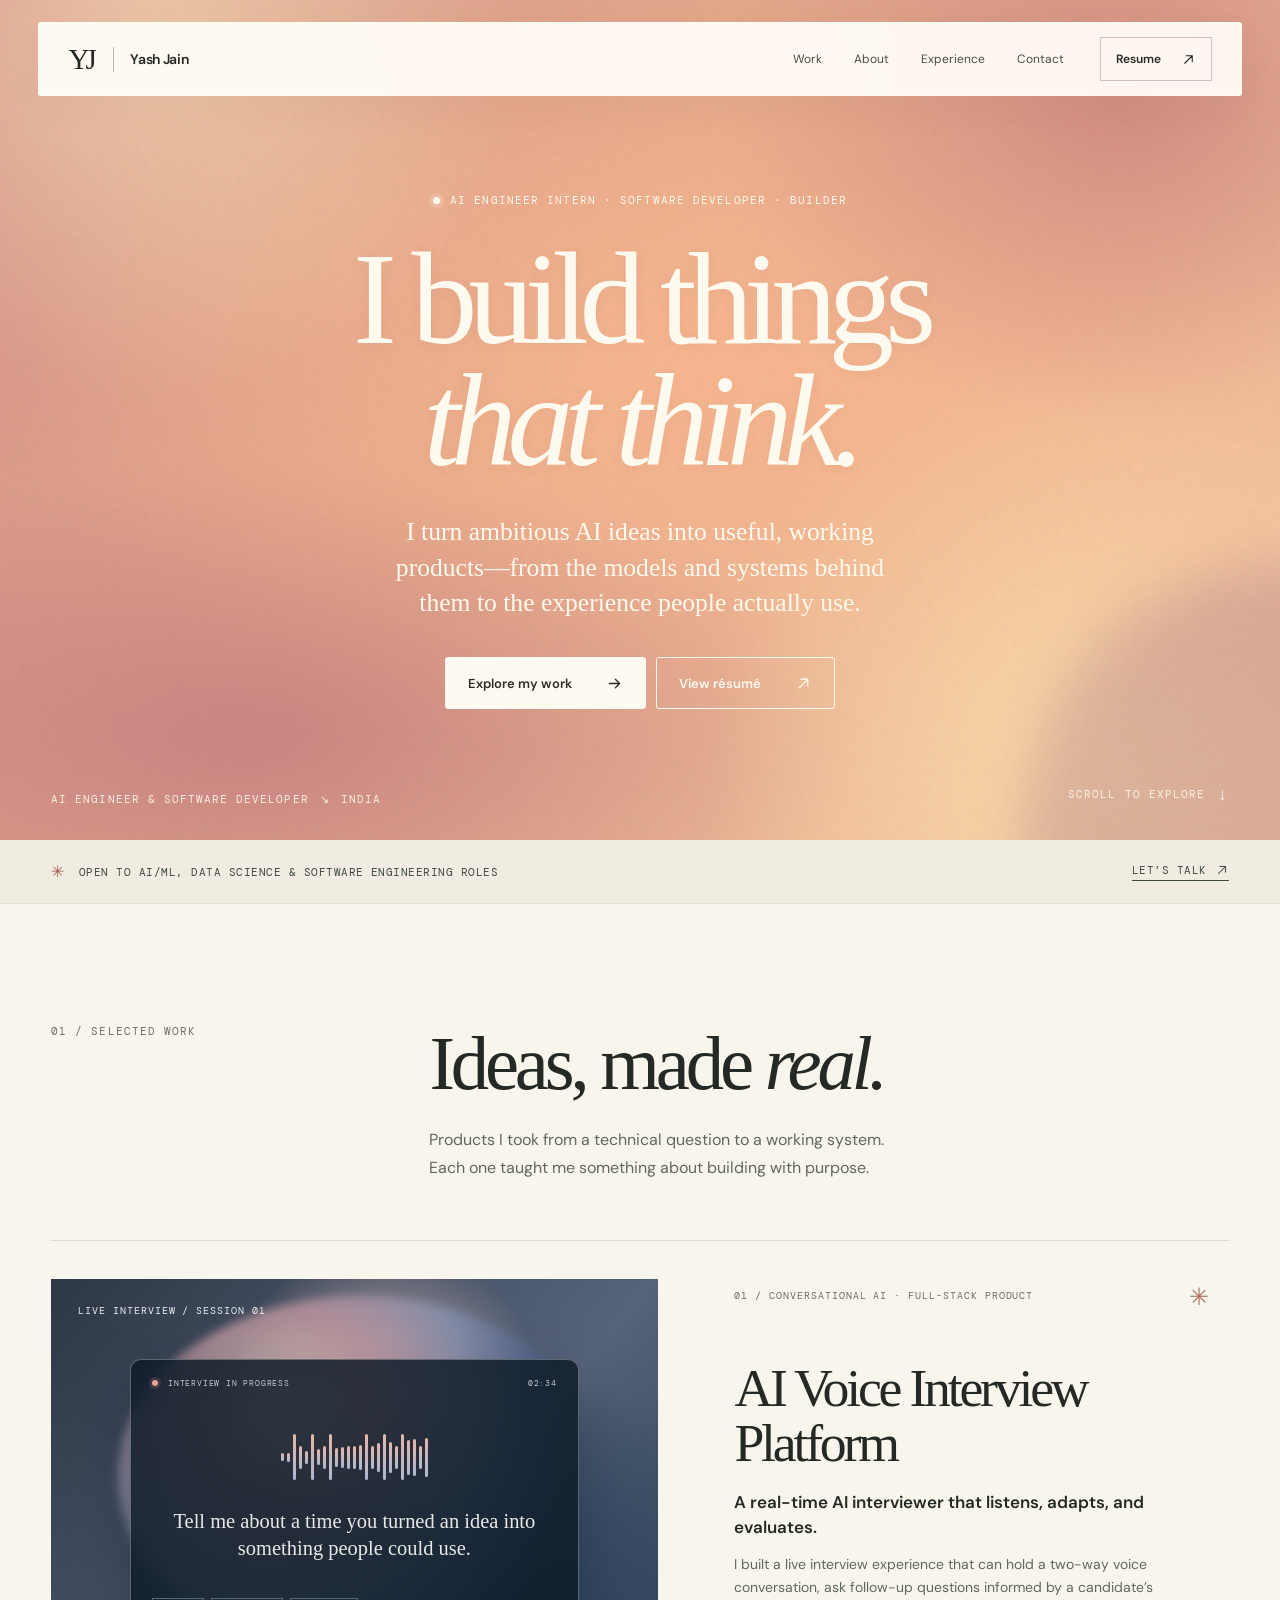
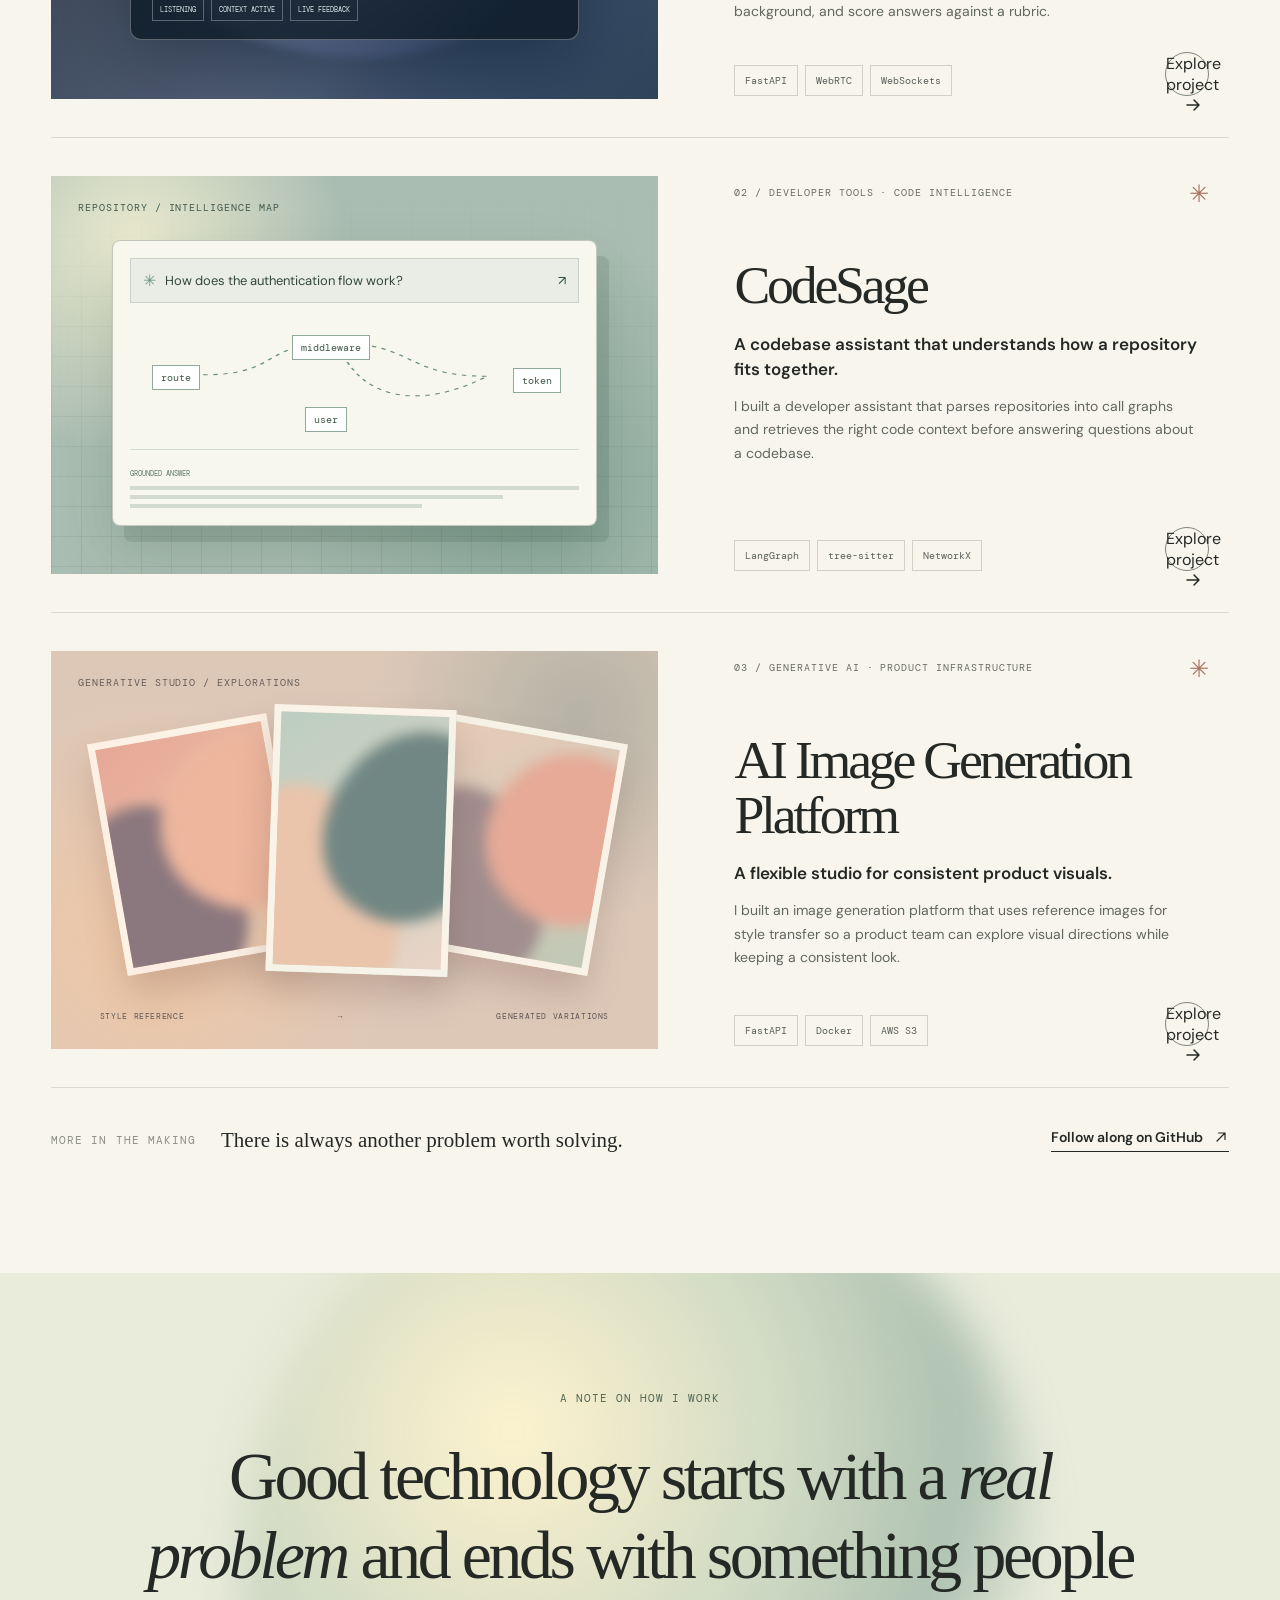
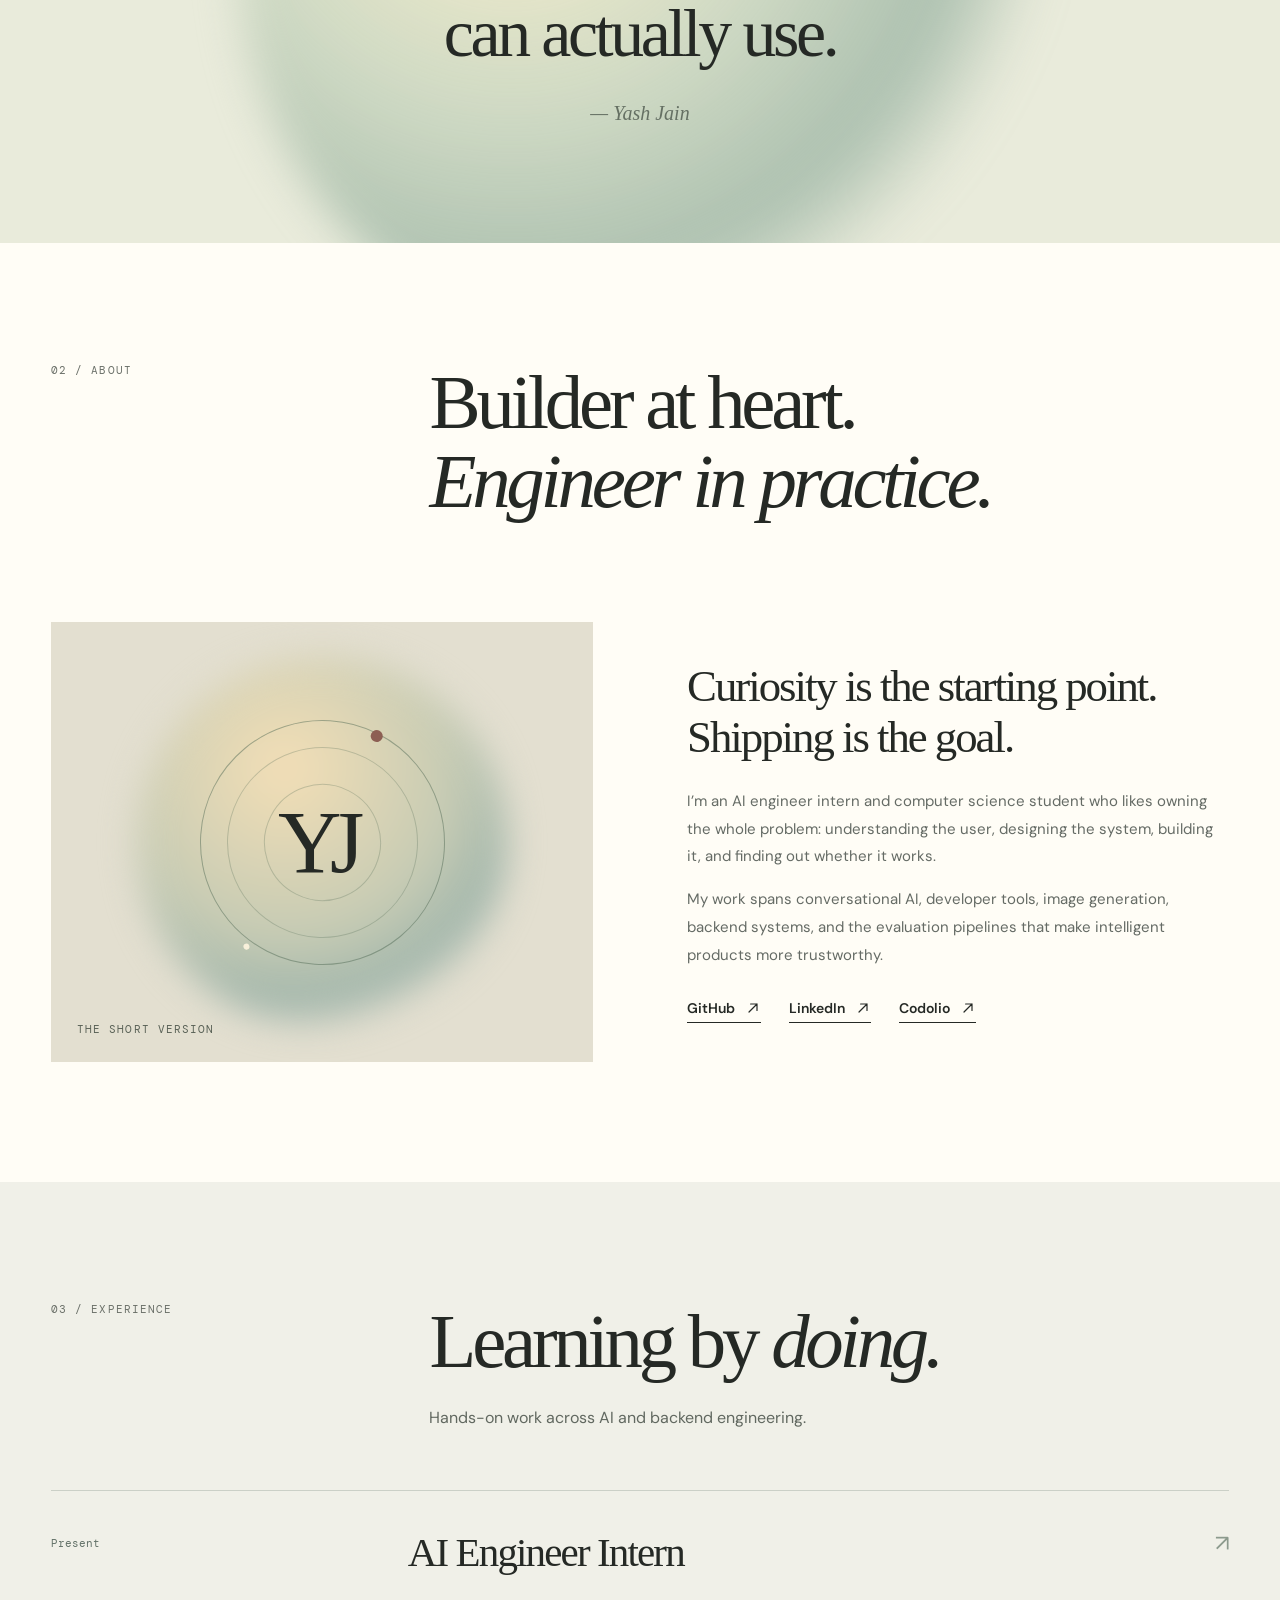
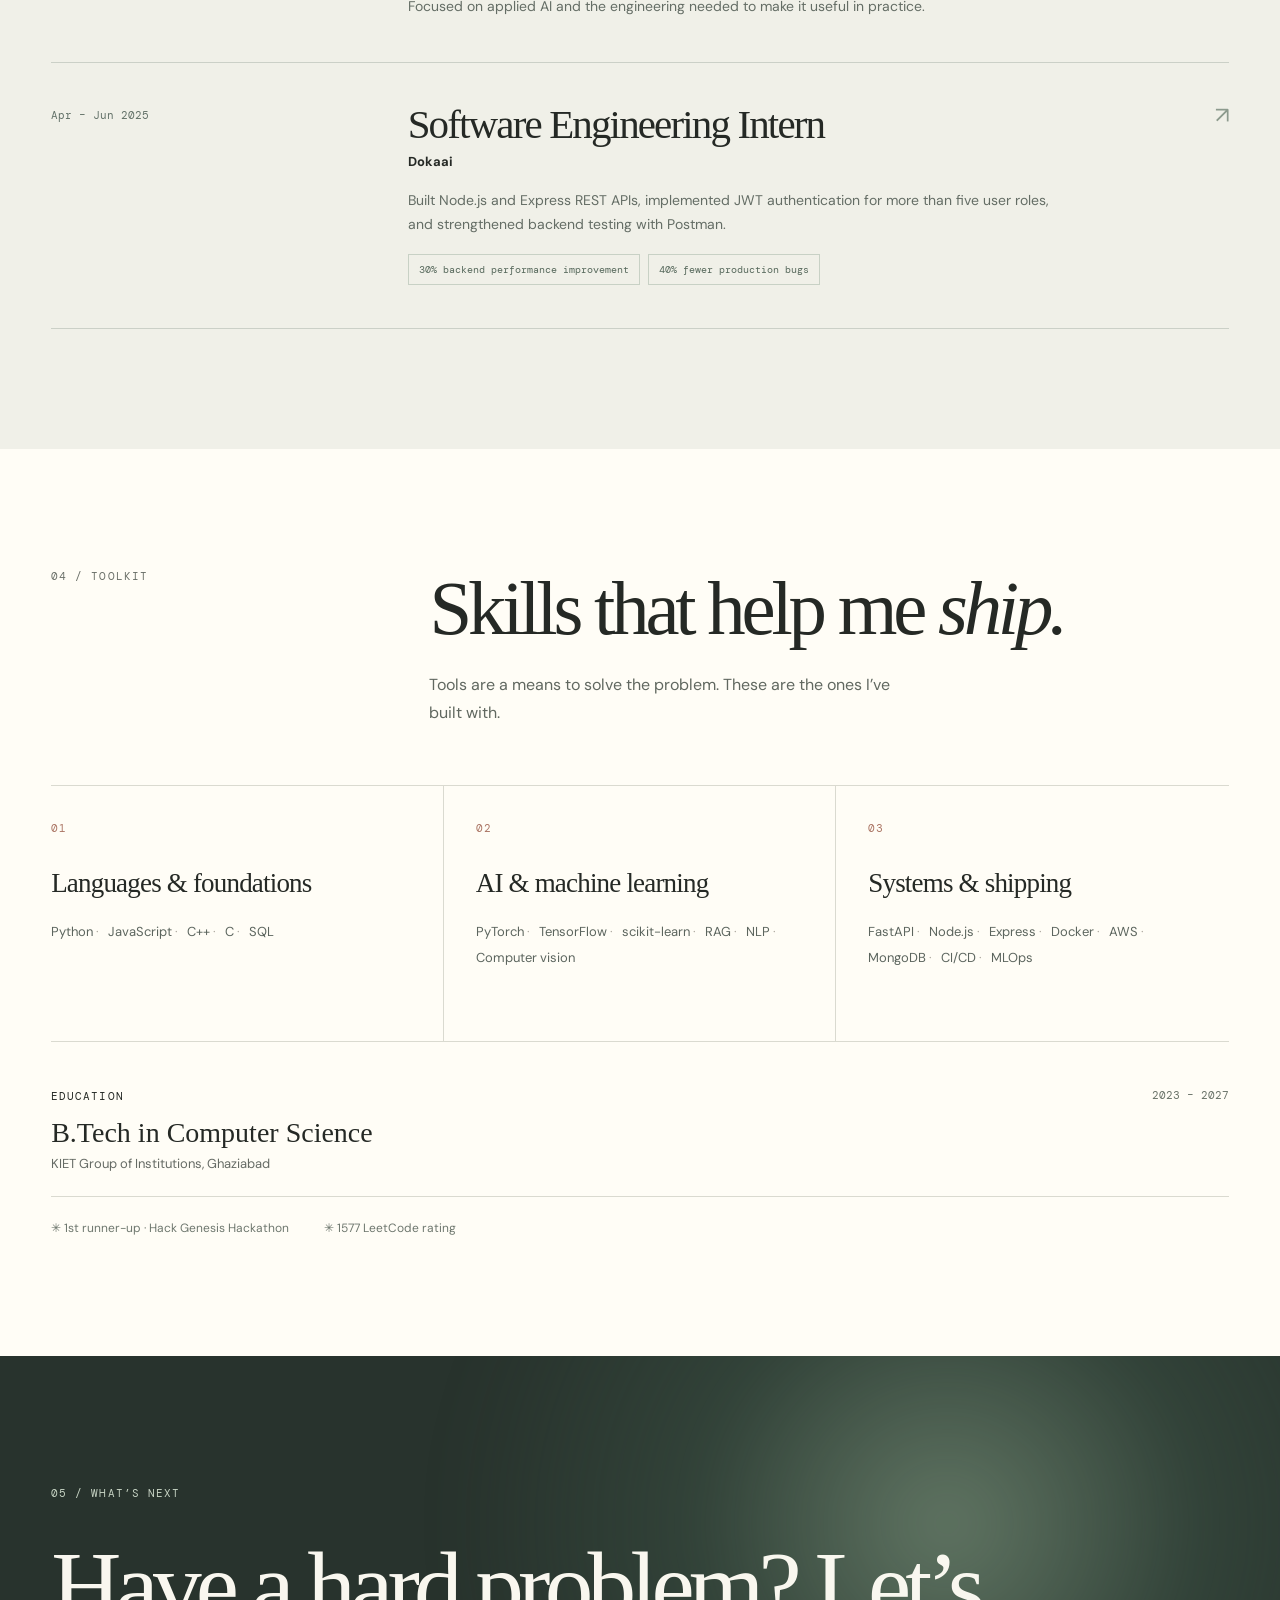
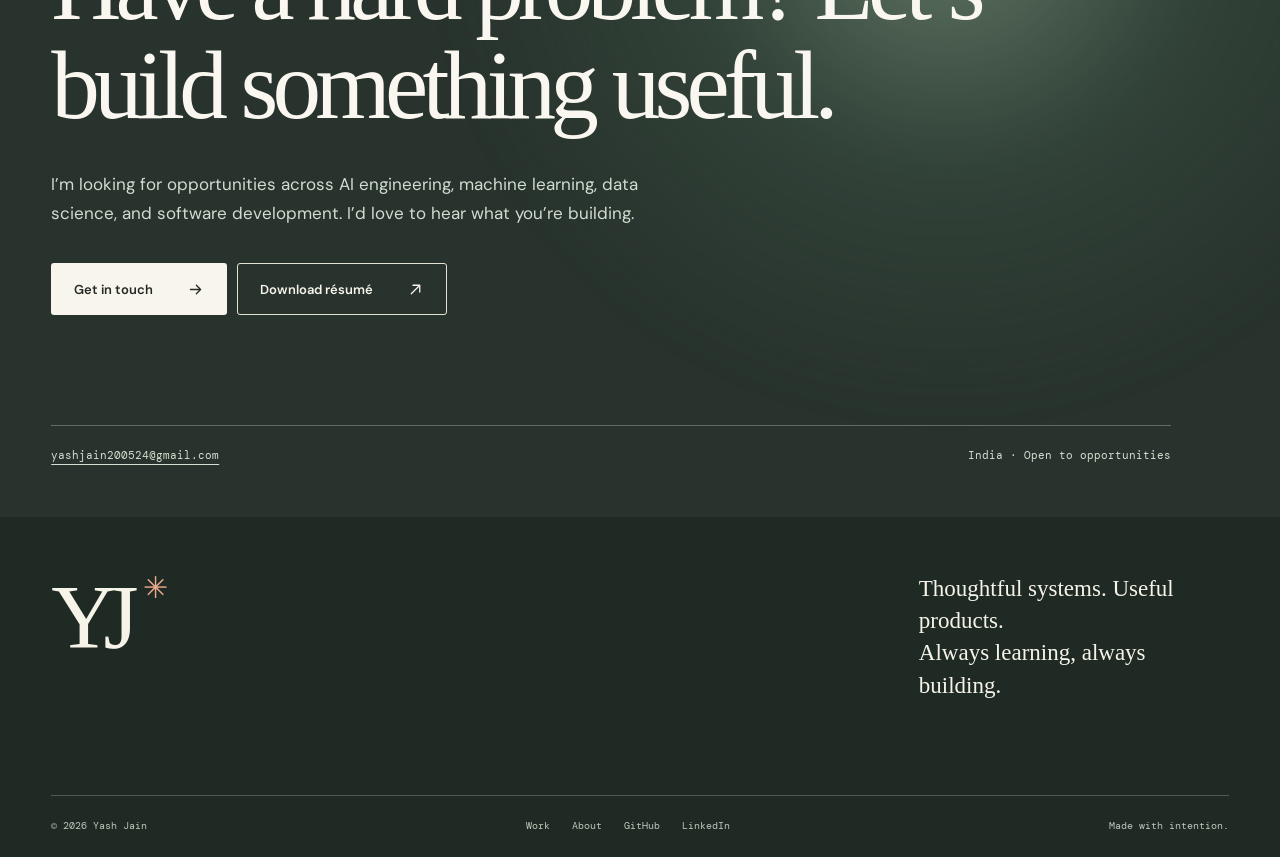
==== index.html @ 6f5b6b6f "Build Yash Jain portfolio website" ====
<!doctype html>
<html lang="en">
  <head>
    <meta charset="UTF-8" />
    <meta name="viewport" content="width=device-width, initial-scale=1.0" />
    <meta name="theme-color" content="#f8f5ec" />
    <meta name="description" content="Yash Jain builds intelligent products end to end, spanning AI engineering, developer tools, and software systems." />
    <title>Yash Jain — AI Engineer & Software Developer</title>
    <link rel="icon" href="./assets/favicon.svg" type="image/svg+xml" />
    <link rel="stylesheet" href="./styles.css" />
    <script type="module" src="./app.js"></script>
  </head>
  <body data-page="home">
    <div id="app"></div>
  </body>
</html>
---- styles.css ----
@import url('https://fonts.googleapis.com/css2?family=DM+Sans:wght@400;500;600;700&family=DM+Mono:wght@400;500&display=swap');

:root{--ink:#252925;--muted:#666b65;--paper:#f8f5ec;--cream:#fffdf6;--line:#dadad0;--peach:#efad91;--rose:#d58b8f;--green:#657d6b;--serif:Georgia,'Times New Roman',serif;--sans:'DM Sans',Arial,sans-serif;--mono:'DM Mono',ui-monospace,monospace}
*{box-sizing:border-box}html{scroll-behavior:smooth}body{margin:0;background:var(--paper);color:var(--ink);font-family:var(--sans);-webkit-font-smoothing:antialiased}body.menu-open{overflow:hidden}a{color:inherit;text-decoration:none}button{font:inherit}svg{width:1.1em;height:1.1em;flex:none}::selection{background:#efb699;color:#252925}.skip-link{position:absolute;top:-100px;left:20px;z-index:1000;padding:12px 16px;background:#fff}.skip-link:focus{top:12px}.eyebrow,.section-number,.visual-caption,.hero-kicker,.hero-scroll,.hero-side-note,.availability,.skill-index,.work-end-note>span,.about-statement>span,.case-breadcrumb,.next-project>span{font-family:var(--mono);font-size:11px;letter-spacing:.095em;text-transform:uppercase}.section-number{color:#6b7069;white-space:nowrap}.text-link{display:inline-flex;align-items:center;gap:10px;font-size:14px;font-weight:600;border-bottom:1px solid currentColor;padding-bottom:5px;transition:gap .2s}.text-link:hover{gap:17px}.text-link svg{width:16px;height:16px}.button{min-height:52px;display:inline-flex;align-items:center;justify-content:center;gap:34px;padding:0 22px;border:1px solid transparent;border-radius:3px;font-size:13px;font-weight:600;transition:transform .2s,background .2s,color .2s}.button:hover{transform:translateY(-3px)}.button svg{width:17px;height:17px}.button-dark{background:var(--ink);color:#fff}.button-dark:hover{background:#3d4941}.button-outline{border-color:rgba(37,41,37,.48)}.button-outline:hover{background:#fff8eb}.button-light{background:#f8f5ec;color:var(--ink)}.button-light-outline{border-color:#e6e3d6;color:#f8f5ec}.button-light-outline:hover{background:rgba(255,255,255,.12)}

/* Header */
.site-header{position:absolute;top:22px;left:3%;right:3%;height:74px;z-index:30;display:flex;align-items:center;justify-content:space-between;padding:0 29px;background:rgba(255,253,247,.94);border:1px solid rgba(255,255,255,.45);border-radius:3px;box-shadow:0 12px 40px rgba(64,48,39,.04);backdrop-filter:blur(14px)}.wordmark{display:flex;align-items:center;gap:16px;white-space:nowrap}.wordmark-symbol{font-family:var(--serif);font-size:29px;letter-spacing:-.13em;margin-right:4px}.wordmark-divider{width:1px;height:25px;background:#b8b9b0}.wordmark-name{font-size:14px;font-weight:600;letter-spacing:-.02em}.desktop-nav{display:flex;gap:32px;margin-left:auto;margin-right:36px}.desktop-nav a{font-size:12px;color:#494d47;transition:color .2s}.desktop-nav a:hover,.footer-bottom a:hover{color:#a35443}.header-actions{display:flex;align-items:center;gap:14px}.header-resume{display:flex;align-items:center;gap:20px;border:1px solid #c5c7bc;padding:13px 15px;font-size:12px;font-weight:600}.header-resume:hover{background:#eae9de}.header-resume svg{width:15px;height:15px}.menu-toggle{display:none;border:0;background:transparent;width:40px;height:40px;padding:11px;cursor:pointer}.menu-toggle span{display:block;height:1px;background:var(--ink);margin:6px 0}.mobile-nav{position:absolute;top:calc(100% + 4px);left:0;right:0;display:flex;flex-direction:column;padding:20px 29px 26px;background:var(--cream);box-shadow:0 20px 35px rgba(0,0,0,.1)}.mobile-nav[hidden]{display:none}.mobile-nav a{padding:14px 0;border-bottom:1px solid var(--line);font-family:var(--serif);font-size:24px}.mobile-nav .mobile-resume{font-family:var(--sans);font-size:13px;display:flex;justify-content:space-between}

/* Hero */
.hero{position:relative;min-height:min(840px,100svh);height:770px;overflow:hidden;background:#f4b49b;display:flex;align-items:center;justify-content:center;text-align:center;padding:125px 25px 80px;isolation:isolate}.hero-wash,.hero-grain{position:absolute;inset:0;z-index:-1}.hero-wash{background:radial-gradient(ellipse 36% 54% at 15% 8%,rgba(255,242,190,.55),transparent 74%),radial-gradient(ellipse 42% 50% at 85% 15%,rgba(205,127,124,.75),transparent 70%),radial-gradient(ellipse 37% 62% at 82% 88%,rgba(255,228,171,.72),transparent 73%),radial-gradient(ellipse 60% 40% at 22% 85%,rgba(190,112,125,.65),transparent 74%),radial-gradient(ellipse 65% 57% at 55% 45%,rgba(255,184,140,.8),transparent 76%),linear-gradient(125deg,#d89088 2%,#e7a989 45%,#f9c79f 98%);filter:blur(15px) saturate(.94);transform:scale(1.08)}.hero-grain{opacity:.22;background-image:url("data:image/svg+xml,%3Csvg viewBox='0 0 180 180' xmlns='http://www.w3.org/2000/svg'%3E%3Cfilter id='n'%3E%3CfeTurbulence type='fractalNoise' baseFrequency='.65' numOctaves='3' stitchTiles='stitch'/%3E%3C/filter%3E%3Crect width='100%25' height='100%25' filter='url(%23n)' opacity='.24'/%3E%3C/svg%3E");mix-blend-mode:multiply}.hero:before,.hero:after{content:"";position:absolute;width:48vw;height:85vw;max-height:800px;border-radius:48%;z-index:-1;filter:blur(28px);opacity:.3}.hero:before{left:-23vw;top:-25vw;background:#fce4af;transform:rotate(28deg)}.hero:after{right:-31vw;bottom:-39vw;background:#9a607b;transform:rotate(-35deg)}.hero-content{position:relative;max-width:1000px;margin-top:12px}.hero-kicker{display:inline-flex;align-items:center;gap:10px;color:#fff8ee;font-size:11px;letter-spacing:.1em;margin-bottom:32px}.status-dot{width:7px;height:7px;border-radius:50%;background:#fff8ee;box-shadow:0 0 0 4px rgba(255,255,255,.18)}h1,h2,h3,p{margin-top:0}.hero h1{font-family:var(--serif);font-weight:400;color:#fffaf0;font-size:clamp(76px,10.3vw,154px);line-height:.92;letter-spacing:-.07em;margin:0 0 32px;text-shadow:0 2px 13px rgba(104,74,71,.06)}.hero h1 em{font-weight:400}.hero-description{font-family:var(--serif);font-size:clamp(18px,2vw,26px);line-height:1.4;color:#fff9ee;max-width:660px;margin:0 auto 36px;text-wrap:balance}.hero-cta{display:flex;justify-content:center;gap:10px}.hero-cta .button{background:#fffaf1;color:#292c27;border-color:#fffaf1}.hero-cta .button-outline{background:transparent;color:#fffaf1}.hero-cta .button-outline:hover{background:rgba(255,255,255,.12)}.hero-side-note,.hero-scroll{position:absolute;color:#fff8ee;bottom:34px;opacity:.9}.hero-side-note{left:4%;display:flex;align-items:center;gap:11px}.hero-scroll{right:4%;display:flex;align-items:center;gap:12px}.hero-scroll span{font-size:18px}
.availability{display:flex;align-items:center;gap:14px;padding:21px 4%;background:#f0ece2;border-bottom:1px solid #e3dfd4;color:#3f4940;letter-spacing:.045em}.availability-icon{font-size:16px;color:#a45b4a}.availability a{margin-left:auto;display:flex;align-items:center;gap:8px;border-bottom:1px solid currentColor;padding-bottom:3px}.availability svg{width:14px;height:14px}

/* Shared sections */
.section{padding:120px max(4%,calc((100vw - 1430px)/2));scroll-margin-top:20px}.section-intro{display:grid;grid-template-columns:30% 1fr;gap:25px;margin-bottom:58px}.section-intro h2,.case-detail-grid h2{font-family:var(--serif);font-weight:400;letter-spacing:-.055em;line-height:1.03;font-size:clamp(54px,6vw,92px);margin:0 0 23px}.section-intro h2 em,.case-detail-grid h2 em{font-weight:400}.section-intro p{font-size:16px;line-height:1.75;color:#616860;max-width:490px;margin:0}.reveal{opacity:0;transform:translateY(24px);transition:opacity .75s ease,transform .75s ease}.reveal.is-visible{opacity:1;transform:none}

/* Work */
.section-work{background:var(--paper)}.projects-list{border-top:1px solid var(--line)}.project-card{display:grid;grid-template-columns:1.03fr .97fr;gap:0;border-bottom:1px solid var(--line);padding:38px 0;min-height:475px}.project-card-visual-link{display:block;min-height:390px;overflow:hidden}.project-card-visual-link:hover .project-visual{transform:scale(1.025)}.project-visual{height:100%;min-height:390px;position:relative;overflow:hidden;transition:transform .6s cubic-bezier(.2,.6,.2,1);isolation:isolate}.visual-caption{position:absolute;top:25px;left:27px;z-index:5;color:rgba(255,255,255,.9);font-size:10px}.project-card-copy{padding:10px 20px 3px clamp(45px,6vw,96px);display:flex;flex-direction:column}.project-card-top{display:flex;align-items:flex-start;justify-content:space-between;color:#686d65}.project-card-top .eyebrow{font-size:10px}.tiny-asterisk{font-size:24px;line-height:.7;color:#ab7461}.project-card h3{font-family:var(--serif);font-size:clamp(44px,4.2vw,65px);font-weight:400;line-height:1.02;letter-spacing:-.06em;margin:55px 0 19px}.project-card h3 a:hover{text-decoration:underline;text-decoration-thickness:1px;text-underline-offset:7px}.project-one-liner{font-size:17px;font-weight:600;line-height:1.5;margin:0 0 12px}.project-summary{font-size:14px;color:#616860;line-height:1.7;max-width:460px;margin:0}.project-card-bottom{display:flex;align-items:end;justify-content:space-between;gap:15px;margin-top:auto;padding-top:28px}.mini-tags{display:flex;flex-wrap:wrap;gap:7px}.mini-tags span,.case-stack span{border:1px solid #cfd1c5;padding:8px 10px;font-family:var(--mono);font-size:10px;color:#59615b}.circle-link{width:44px;height:44px;display:grid;place-items:center;border:1px solid #7f877d;border-radius:50%;flex:none;transition:background .2s,color .2s,transform .2s}.circle-link:hover{background:var(--ink);color:#fff;transform:rotate(-45deg)}.circle-link svg{width:20px;height:20px}.work-end-note{display:flex;align-items:center;gap:25px;margin-top:40px}.work-end-note>span{color:#8b8e83}.work-end-note p{font-family:var(--serif);font-size:21px;margin:0;flex:1}.work-end-note .text-link{white-space:nowrap}

/* Project illustrations */
.visual-interview{background:radial-gradient(ellipse at 55% 26%,#c2aaac 0,transparent 33%),radial-gradient(ellipse at 74% 80%,#304763 0,transparent 50%),linear-gradient(130deg,#2d3745,#56637b 63%,#2c4151)}.interview-orb{position:absolute;left:11%;top:4%;width:80%;height:86%;border-radius:50%;background:radial-gradient(circle at 32% 32%,#ffe3d1 0,#ca9aa4 26%,#8a96b7 48%,#566891 65%,transparent 75%);filter:blur(5px);opacity:.68}.interview-interface{position:absolute;top:19%;left:13%;width:74%;height:67%;min-height:245px;background:rgba(14,27,40,.84);border:1px solid rgba(255,255,255,.3);border-radius:11px;box-shadow:0 25px 65px rgba(4,13,31,.3);padding:18px 21px;color:#e8e9e5;backdrop-filter:blur(8px);display:flex;flex-direction:column}.mock-top{display:flex;gap:10px;align-items:center;font-family:var(--mono);font-size:8px;letter-spacing:.1em;color:#bfc9cf}.mock-top span:last-child{margin-left:auto}.mock-dot{width:6px;height:6px;border-radius:50%;background:#e6a190;box-shadow:0 0 0 3px rgba(231,159,143,.15)}.sound-bars{display:flex;align-items:center;justify-content:center;gap:3px;height:85px;margin-top:auto}.sound-bars i{display:block;width:3px;height:calc(8px + var(--i) * 1.3px);border-radius:4px;background:linear-gradient(#e5b7a7,#acb7cf)}.sound-bars i:nth-child(3n){height:46px}.sound-bars i:nth-child(4n){height:23px}.mock-prompt{font-family:var(--serif);font-size:clamp(13px,1.6vw,22px);line-height:1.3;text-align:center;max-width:390px;margin:8px auto auto}.mock-tags{display:flex;gap:7px;flex-wrap:wrap;padding-top:10px}.mock-tags span{font-family:var(--mono);font-size:7px;color:#d8e2e4;border:1px solid #596771;padding:6px 7px}.visual-codesage{background:radial-gradient(circle at 14% 18%,#ecebcf,transparent 34%),radial-gradient(circle at 80% 78%,#8caa9e,transparent 44%),#aabdb2}.visual-codesage .visual-caption{color:#43594c}.sage-grid{position:absolute;inset:0;background-image:linear-gradient(rgba(58,91,75,.11) 1px,transparent 1px),linear-gradient(90deg,rgba(58,91,75,.11) 1px,transparent 1px);background-size:30px 30px;mask-image:linear-gradient(to bottom,transparent,#000)}.sage-card{position:absolute;left:10%;top:16%;width:80%;height:72%;background:#f7f7ed;border:1px solid rgba(37,63,48,.25);border-radius:8px;box-shadow:12px 16px 0 rgba(46,82,65,.15),0 28px 55px rgba(38,65,48,.17);padding:17px;display:flex;flex-direction:column}.sage-query{display:flex;align-items:center;gap:9px;padding:11px 12px;background:#e9ede5;border:1px solid #c9d2c8;color:#34493a;font-size:clamp(8px,1.1vw,13px);white-space:nowrap}.sage-spark{font-size:16px;color:#6e9880}.sage-send{margin-left:auto}.sage-nodes{height:57%;position:relative;margin:7px 0}.sage-nodes svg{position:absolute;inset:0;width:100%;height:100%}.node{position:absolute;z-index:2;padding:5px 8px;font-family:var(--mono);font-size:clamp(7px,.9vw,10px);background:#fff;border:1px solid #91a99a;color:#3d5847}.node-a{left:5%;top:42%}.node-b{left:36%;top:19%}.node-c{right:4%;top:44%}.node-d{left:39%;bottom:8%}.sage-answer{margin-top:auto;border-top:1px solid #d4dfd3;padding-top:10px}.sage-answer span{font-family:var(--mono);font-size:7px;color:#637b69}.sage-answer div{height:4px;background:#d3dbce;margin-top:5px}.sage-answer div:nth-of-type(2){width:83%}.sage-answer div:nth-of-type(3){width:65%}.visual-image{background:radial-gradient(circle at 17% 72%,#f0c7a5,transparent 42%),radial-gradient(circle at 87% 16%,#b5b3a6,transparent 33%),#ddc8b8}.visual-image .visual-caption{color:#675d58}.image-art{position:absolute;width:30%;height:59%;top:19%;border:7px solid rgba(255,250,239,.85);box-shadow:0 20px 35px rgba(95,62,61,.22);overflow:hidden}.image-art:before,.image-art:after{content:"";position:absolute;border-radius:48%;filter:blur(7px)}.image-art:before{width:90%;height:90%;left:-20%;top:27%;background:#eacabb;transform:rotate(-23deg)}.image-art:after{width:100%;height:78%;right:-31%;top:5%;background:#607c76;transform:rotate(34deg)}.image-art-one{left:9%;transform:rotate(-10deg);background:linear-gradient(145deg,#e7a796,#eccfb2)}.image-art-one:before{background:#8b777e}.image-art-one:after{background:#edb69d}.image-art-two{left:36%;z-index:2;top:14%;height:67%;transform:rotate(2deg);background:linear-gradient(145deg,#bbcec1,#e8d4c6)}.image-art-two:before{background:#eac4ab}.image-art-two:after{background:#718783}.image-art-three{right:8%;transform:rotate(10deg);background:linear-gradient(145deg,#e8cbb9,#c0c9b6)}.image-art-three:before{background:#a28e8e}.image-art-three:after{background:#e6aa97}.image-toolbar{position:absolute;bottom:7%;left:8%;right:8%;display:flex;justify-content:space-between;font-family:var(--mono);font-size:8px;letter-spacing:.08em;color:#5f5653}

/* Belief */
.belief-band{min-height:570px;position:relative;overflow:hidden;display:flex;align-items:center;justify-content:center;flex-direction:column;text-align:center;padding:110px 6%;background:#e9ebdb;isolation:isolate}.belief-orb{position:absolute;z-index:-1;left:50%;top:50%;width:min(70vw,800px);height:min(70vw,800px);transform:translate(-50%,-50%);border-radius:50%;background:radial-gradient(circle at 34% 34%,rgba(255,243,206,.95),rgba(196,210,186,.7) 38%,rgba(122,157,140,.54) 61%,transparent 74%);filter:blur(22px)}.belief-band .eyebrow{color:#536655}.belief-band p{font-family:var(--serif);font-size:clamp(36px,5.3vw,74px);line-height:1.16;letter-spacing:-.05em;max-width:1000px;margin:33px 0 28px}.belief-band em{font-weight:400}.belief-signature{font-family:var(--serif);font-style:italic;font-size:20px;color:#657063}

/* About / Experience / Skills */
.about-section{background:var(--cream)}.about-grid{display:grid;grid-template-columns:1fr 1fr;gap:8%;padding-top:20px}.about-statement{min-height:440px;position:relative;background:#e3dfd0;display:flex;align-items:center;justify-content:center;overflow:hidden}.about-statement:before{content:"";position:absolute;width:370px;height:370px;border-radius:50%;background:radial-gradient(circle at 40% 30%,#f4dfb6,#c6cbb4 49%,#a0b5ab 70%,transparent 78%);filter:blur(17px)}.about-statement>span{position:absolute;bottom:26px;left:26px;color:#596156}.statement-orbit{width:245px;height:245px;border:1px solid rgba(79,104,82,.48);border-radius:50%;display:grid;place-items:center;position:relative;z-index:1;transform:rotate(-18deg)}.statement-orbit:before,.statement-orbit:after{content:"";position:absolute;border:1px solid rgba(79,104,82,.28);border-radius:50%;inset:26px}.statement-orbit:after{inset:63px}.statement-orbit span{font-family:var(--serif);font-size:88px;letter-spacing:-.13em;transform:rotate(18deg);padding-right:15px}.statement-orbit i{position:absolute;width:12px;height:12px;border-radius:50%;background:#8d5f53;top:31px;right:31px}.statement-orbit i:last-child{width:6px;height:6px;background:#f8f0da;top:auto;right:auto;bottom:43px;left:14px}.about-copy{align-self:center}.about-copy h3{font-family:var(--serif);font-size:clamp(33px,3.5vw,54px);font-weight:400;line-height:1.15;letter-spacing:-.045em;margin:0 0 24px}.about-copy p{font-size:15px;line-height:1.85;color:#656b65;max-width:540px}.about-links{display:flex;gap:28px;flex-wrap:wrap;margin-top:30px}.experience-section{background:#f0f0e8}.experience-list{border-top:1px solid #cbd0c7}.experience-item{display:grid;grid-template-columns:29% 1fr 40px;gap:15px;padding:37px 0 43px;border-bottom:1px solid #cbd0c7}.experience-period{font-family:var(--mono);font-size:11px;color:#627168;padding-top:8px}.experience-item h3{font-family:var(--serif);font-size:clamp(30px,3.2vw,46px);font-weight:400;letter-spacing:-.045em;margin:0 0 5px}.experience-company{font-size:13px;font-weight:700}.experience-item p{font-size:14px;line-height:1.75;color:#646d65;max-width:660px;margin:18px 0 0}.experience-arrow{font-size:23px;text-align:right;color:#8c9a8d}.experience-highlights{display:flex;gap:8px;flex-wrap:wrap;margin-top:17px}.experience-highlights span{font-family:var(--mono);font-size:10px;padding:8px 10px;border:1px solid #c8d1c5;color:#56685b}.skills-section{background:var(--cream)}.skills-grid{display:grid;grid-template-columns:repeat(3,1fr);border-top:1px solid var(--line);border-bottom:1px solid var(--line)}.skill-group{padding:30px 32px 50px 0;border-right:1px solid var(--line);min-height:255px}.skill-group:not(:first-child){padding-left:32px}.skill-group:last-child{border-right:0}.skill-index{color:#ab7564}.skill-group h3{font-family:var(--serif);font-size:27px;font-weight:400;letter-spacing:-.03em;margin:31px 0 24px}.skill-group>div{display:flex;flex-wrap:wrap;gap:9px}.skill-group>div span{font-size:13px;color:#5c655e}.skill-group>div span:not(:last-child):after{content:" ·";color:#afaaa0}.education-line{display:flex;justify-content:space-between;gap:25px;padding:42px 0 24px;border-bottom:1px solid var(--line)}.education-line h3{font-family:var(--serif);font-size:28px;font-weight:400;margin:12px 0 6px}.education-line p{font-size:13px;color:var(--muted);margin:0}.education-line>span{font-family:var(--mono);font-size:11px;color:#697268;white-space:nowrap;margin-top:4px}.small-notes{display:flex;gap:35px;flex-wrap:wrap;margin-top:23px}.small-notes span{font-size:12px;color:#6e776e}

/* Contact and footer */
.contact-section{position:relative;overflow:hidden;background:#28332d;color:#f9f7ef;isolation:isolate;padding:125px max(4%,calc((100vw - 1430px)/2)) 55px;scroll-margin-top:0}.contact-glow{position:absolute;z-index:-1;right:-14%;top:-43%;width:80%;height:130%;background:radial-gradient(ellipse at center,rgba(128,154,129,.65) 0,rgba(72,101,83,.3) 35%,transparent 68%);filter:blur(28px)}.contact-inner{max-width:1120px}.contact-section .eyebrow{color:#c6d3c3}.contact-section h2{font-family:var(--serif);font-size:clamp(55px,7.6vw,111px);font-weight:400;letter-spacing:-.06em;line-height:1.02;max-width:1050px;margin:35px 0}.contact-section p{max-width:620px;font-size:17px;line-height:1.7;color:#d1ddd1;margin:0 0 35px}.contact-actions{display:flex;gap:10px;flex-wrap:wrap}.contact-meta{display:flex;align-items:center;justify-content:space-between;gap:20px;margin-top:110px;padding-top:22px;border-top:1px solid rgba(255,255,255,.28);font-family:var(--mono);font-size:11px;color:#d5dfd2}.contact-meta a{text-decoration:underline;text-underline-offset:5px}.site-footer{background:#202a24;color:#f6f4e9;padding:56px max(4%,calc((100vw - 1430px)/2)) 25px}.footer-main{display:flex;justify-content:space-between;align-items:start;padding-bottom:70px}.footer-mark{font-family:var(--serif);font-size:90px;letter-spacing:-.14em;line-height:1}.footer-star{font-family:var(--sans);font-size:30px;color:#e8a88e;letter-spacing:0;margin-left:17px;vertical-align:top}.footer-main p{font-family:var(--serif);font-size:23px;line-height:1.4;max-width:310px}.footer-bottom{border-top:1px solid rgba(255,255,255,.22);padding-top:23px;display:flex;justify-content:space-between;gap:20px;font-family:var(--mono);font-size:10px;color:#bec9bd}.footer-bottom>div{display:flex;gap:22px;flex-wrap:wrap}.footer-bottom a:hover{color:#f0b59f}

/* Case studies */
.case-main{background:var(--paper)}.case-hero{padding:150px max(4%,calc((100vw - 1430px)/2)) 85px;background:radial-gradient(ellipse at 86% 8%,#f2d8c3,transparent 39%),#f3efe4}.case-breadcrumb{display:flex;justify-content:space-between;gap:20px;color:#626c61;margin-bottom:90px}.case-breadcrumb a{border-bottom:1px solid currentColor;padding-bottom:4px}.case-heading{max-width:1050px}.case-heading .eyebrow{color:#9b6857}.case-heading h1{font-family:var(--serif);font-size:clamp(70px,9vw,138px);font-weight:400;line-height:.96;letter-spacing:-.07em;margin:25px 0 28px}.case-heading p{font-family:var(--serif);font-size:clamp(24px,3vw,40px);line-height:1.25;letter-spacing:-.025em;max-width:750px;margin:0 0 35px;color:#555e54}.case-actions{display:flex;gap:10px}.case-visual-wrap{padding:0 max(4%,calc((100vw - 1430px)/2));margin-top:-1px}.case-visual-wrap .project-visual{height:min(58vw,740px);min-height:480px}.visual-large .interview-interface{left:20%;width:60%;top:15%;height:71%;padding:30px 35px}.visual-large .mock-top{font-size:11px}.visual-large .sound-bars{height:160px;gap:5px}.visual-large .sound-bars i{width:5px}.visual-large .mock-prompt{font-size:clamp(22px,3vw,36px);max-width:600px}.visual-large .mock-tags span{font-size:10px}.visual-large .sage-card{left:18%;width:64%;top:12%;height:76%;padding:32px}.visual-large .sage-query{font-size:18px;padding:18px}.visual-large .node{font-size:14px;padding:9px 12px}.visual-large .sage-answer span{font-size:10px}.visual-large .sage-answer div{height:7px;margin-top:8px}.visual-large .image-art{border-width:12px}.visual-large .image-toolbar{font-size:12px}.case-body{padding:115px max(4%,calc((100vw - 1430px)/2)) 125px}.case-overview{display:grid;grid-template-columns:30% 1fr;gap:25px;padding-bottom:100px;border-bottom:1px solid var(--line)}.case-overview p{font-family:var(--serif);font-size:clamp(30px,3.5vw,52px);line-height:1.3;letter-spacing:-.035em;margin:0;max-width:920px}.case-detail-grid{display:grid;grid-template-columns:1fr 1fr;gap:10%;padding:100px 0;border-bottom:1px solid var(--line)}.case-detail-grid .eyebrow{color:#a16e5e}.case-detail-grid h2{font-size:clamp(42px,4.7vw,68px);margin:29px 0}.case-detail-grid p,.case-detail-grid li{font-size:15px;line-height:1.85;color:#5e675e}.case-detail-grid ul{margin:0;padding-left:18px}.case-detail-grid li{padding-left:5px;margin-bottom:13px}.case-outcome{display:grid;grid-template-columns:30% 1fr;gap:25px;padding:72px 0;border-bottom:1px solid var(--line)}.case-outcome .eyebrow{color:#a16e5e}.case-outcome p{font-family:var(--serif);font-size:clamp(26px,3.3vw,46px);line-height:1.3;letter-spacing:-.03em;margin:0}.case-stack{display:grid;grid-template-columns:30% 1fr;gap:25px;padding-top:52px}.case-stack>div{display:flex;flex-wrap:wrap;gap:8px}.case-stack span{font-size:11px;padding:10px 12px}.next-project{display:grid;grid-template-columns:1fr auto;align-items:end;gap:10px;padding:65px max(4%,calc((100vw - 1430px)/2));background:#e5e9dc;transition:background .2s}.next-project:hover{background:#d8e1d2}.next-project>span{grid-column:1/-1;color:#546d59}.next-project strong{font-family:var(--serif);font-size:clamp(46px,5.8vw,84px);font-weight:400;letter-spacing:-.055em}.next-project svg{width:40px;height:40px;margin-bottom:8px}

@media(max-width:900px){.site-header{left:18px;right:18px;top:17px}.desktop-nav{gap:18px;margin-right:18px}.section-intro{grid-template-columns:25% 1fr}.project-card-copy{padding-left:35px}.project-card h3{margin-top:36px}.project-visual,.project-card-visual-link{min-height:340px}.case-detail-grid{gap:6%}}
@media(max-width:700px){.site-header{height:65px;padding:0 19px}.wordmark-symbol{font-size:26px}.wordmark-name{font-size:13px}.desktop-nav,.header-resume{display:none}.menu-toggle{display:block}.hero{height:auto;min-height:790px;padding:160px 22px 120px}.hero-kicker{font-size:9px;margin-bottom:26px}.hero h1{font-size:clamp(62px,13vw,90px);letter-spacing:-.068em}.hero-description{font-size:19px}.hero-side-note{bottom:36px;left:25px;max-width:50%;font-size:9px}.hero-scroll{bottom:36px;right:25px;font-size:9px}.hero-cta{gap:8px}.hero-cta .button{min-height:48px;padding:0 15px;gap:13px;font-size:11px}.availability{align-items:flex-start;padding:18px 23px;font-size:9px;line-height:1.5}.availability a{display:none}.section{padding:82px 23px}.section-intro{display:block;margin-bottom:38px}.section-number{display:block;margin-bottom:25px}.section-intro h2{font-size:clamp(52px,11vw,75px)}.section-intro p{font-size:14px}.project-card{grid-template-columns:1fr;padding:25px 0 36px;min-height:0}.project-card-visual-link,.project-visual{min-height:320px;height:320px}.project-card-copy{padding:28px 0 0}.project-card h3{font-size:46px;margin:34px 0 15px}.project-summary{font-size:14px}.project-card-bottom{margin-top:24px}.work-end-note{display:block}.work-end-note p{margin:12px 0 22px}.belief-band{min-height:420px;padding:90px 25px}.belief-band p{font-size:clamp(39px,8.8vw,59px)}.about-grid{grid-template-columns:1fr;gap:42px}.about-statement{min-height:350px}.about-copy h3{font-size:40px}.experience-item{grid-template-columns:1fr 28px;gap:4px}.experience-period{grid-column:1/-1;margin-bottom:10px}.experience-item>div:nth-child(2){grid-column:1}.experience-arrow{grid-column:2;grid-row:2}.skills-grid{grid-template-columns:1fr}.skill-group,.skill-group:not(:first-child){border-right:0;border-bottom:1px solid var(--line);padding:26px 0;min-height:0}.skill-group:last-child{border-bottom:0}.skill-group h3{margin:13px 0 16px}.education-line{align-items:flex-start}.education-line h3{font-size:23px}.small-notes{gap:12px}.contact-section{padding:93px 23px 35px}.contact-section h2{font-size:clamp(55px,11vw,84px)}.contact-section p{font-size:15px}.contact-meta{display:block;margin-top:85px}.contact-meta span{display:block;margin-top:12px}.site-footer{padding:45px 23px 25px}.footer-main{padding-bottom:45px}.footer-mark{font-size:72px}.footer-main p{font-size:17px}.footer-bottom{display:block}.footer-bottom>div{margin:20px 0}.case-hero{padding:120px 23px 65px}.case-breadcrumb{margin-bottom:65px;font-size:9px}.case-heading h1{font-size:clamp(64px,12vw,92px)}.case-heading p{font-size:26px}.case-visual-wrap{padding:0 23px}.case-visual-wrap .project-visual{height:460px;min-height:460px}.visual-large .interview-interface{left:8%;width:84%;top:22%;height:58%;padding:20px}.visual-large .mock-top{font-size:8px}.visual-large .mock-prompt{font-size:20px}.visual-large .mock-tags span{font-size:7px}.visual-large .sage-card{left:6%;width:88%;top:22%;height:58%;padding:15px}.visual-large .sage-query{font-size:10px;padding:10px}.visual-large .node{font-size:8px;padding:5px}.visual-large .sage-answer span{font-size:7px}.visual-large .image-art{border-width:7px}.visual-large .image-toolbar{font-size:7px}.case-body{padding:80px 23px}.case-overview,.case-outcome,.case-stack{display:block}.case-overview{padding-bottom:65px}.case-overview p{font-size:33px}.case-detail-grid{grid-template-columns:1fr;gap:60px;padding:70px 0}.case-detail-grid h2{font-size:55px}.case-outcome{padding:65px 0}.case-outcome p{font-size:32px}.case-stack>div{margin-top:25px}.next-project{padding:50px 23px}.next-project strong{font-size:52px}.next-project svg{width:30px;height:30px}}
@media(max-width:380px){.hero h1{font-size:58px}.hero-description{font-size:17px}.hero-cta{flex-direction:column}.project-card-visual-link,.project-visual{height:280px;min-height:280px}.interview-interface{left:7%;width:86%}.mock-tags span:last-child{display:none}.wordmark-divider,.wordmark-name{display:none}.footer-main{display:block}.footer-main p{margin-top:22px}}
@media(prefers-reduced-motion:reduce){html{scroll-behavior:auto}*,*:before,*:after{animation-duration:.01ms!important;transition-duration:.01ms!important}.reveal{opacity:1;transform:none}}
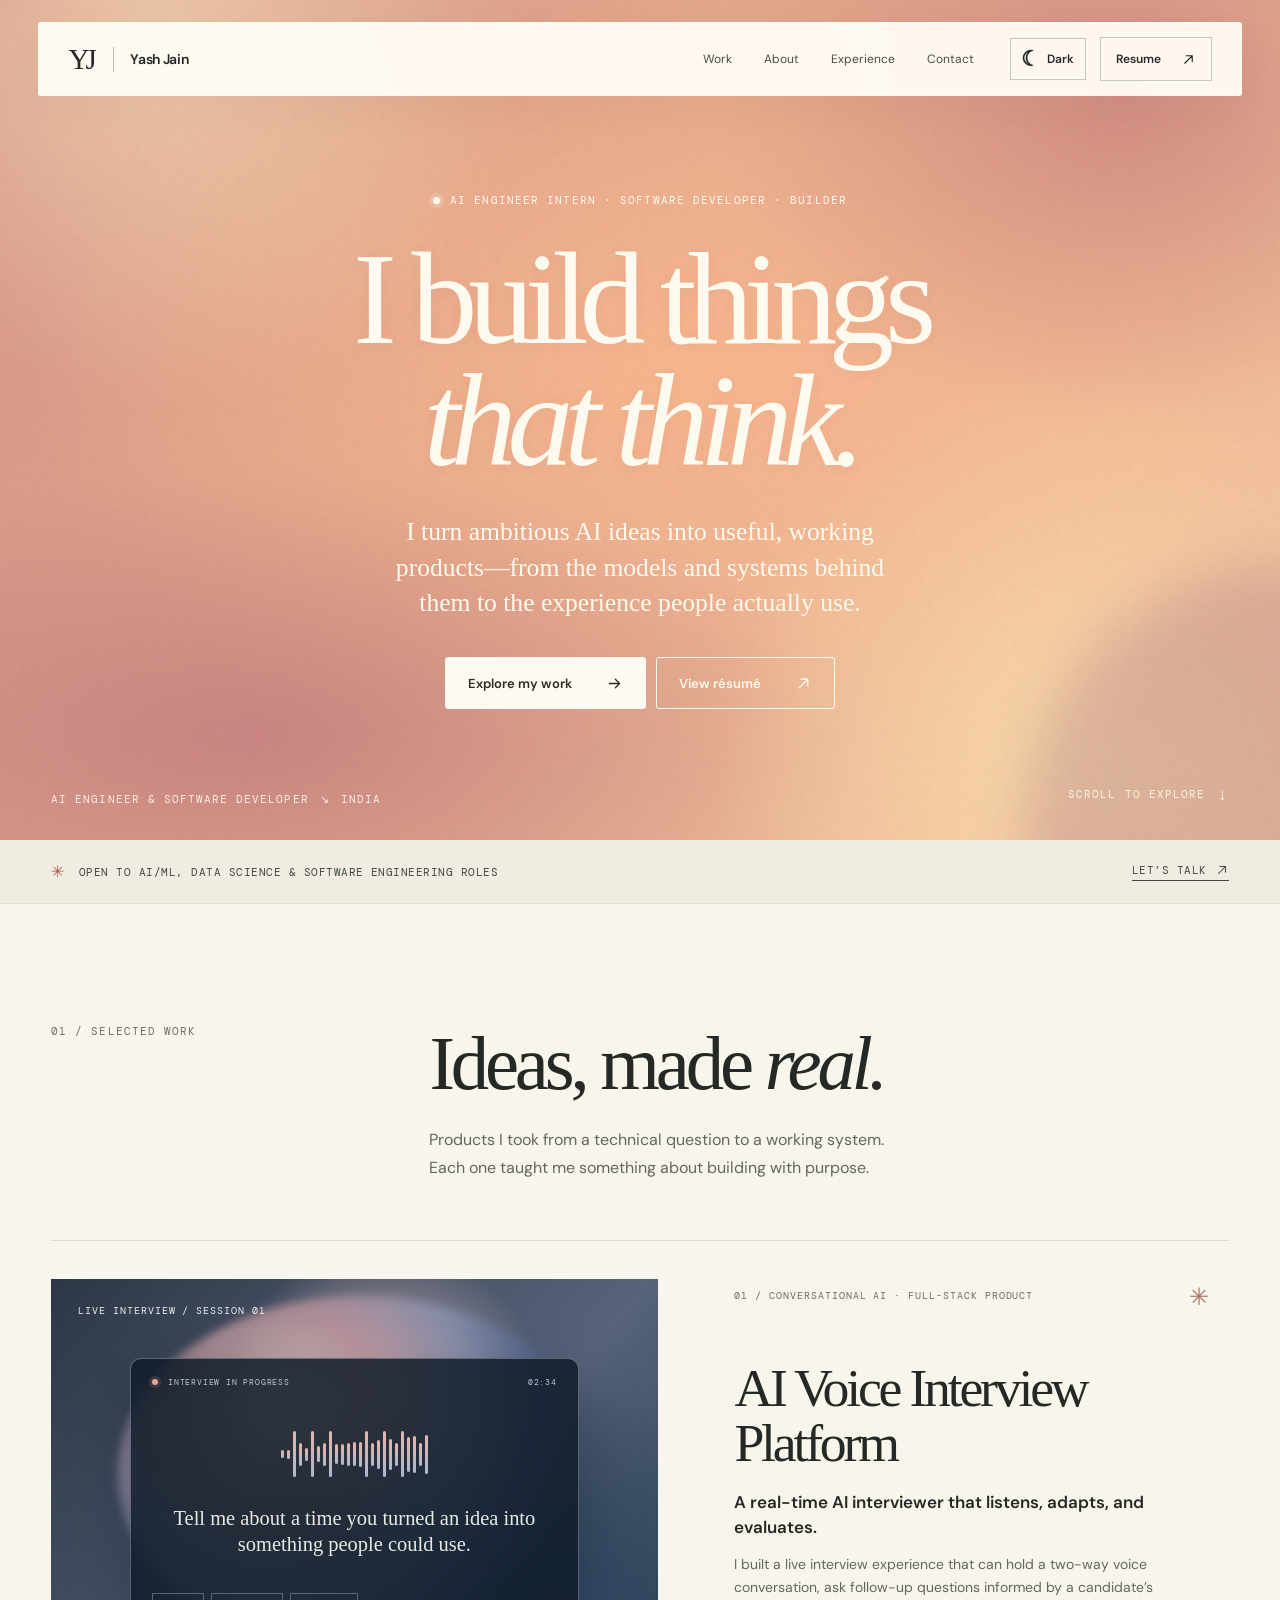
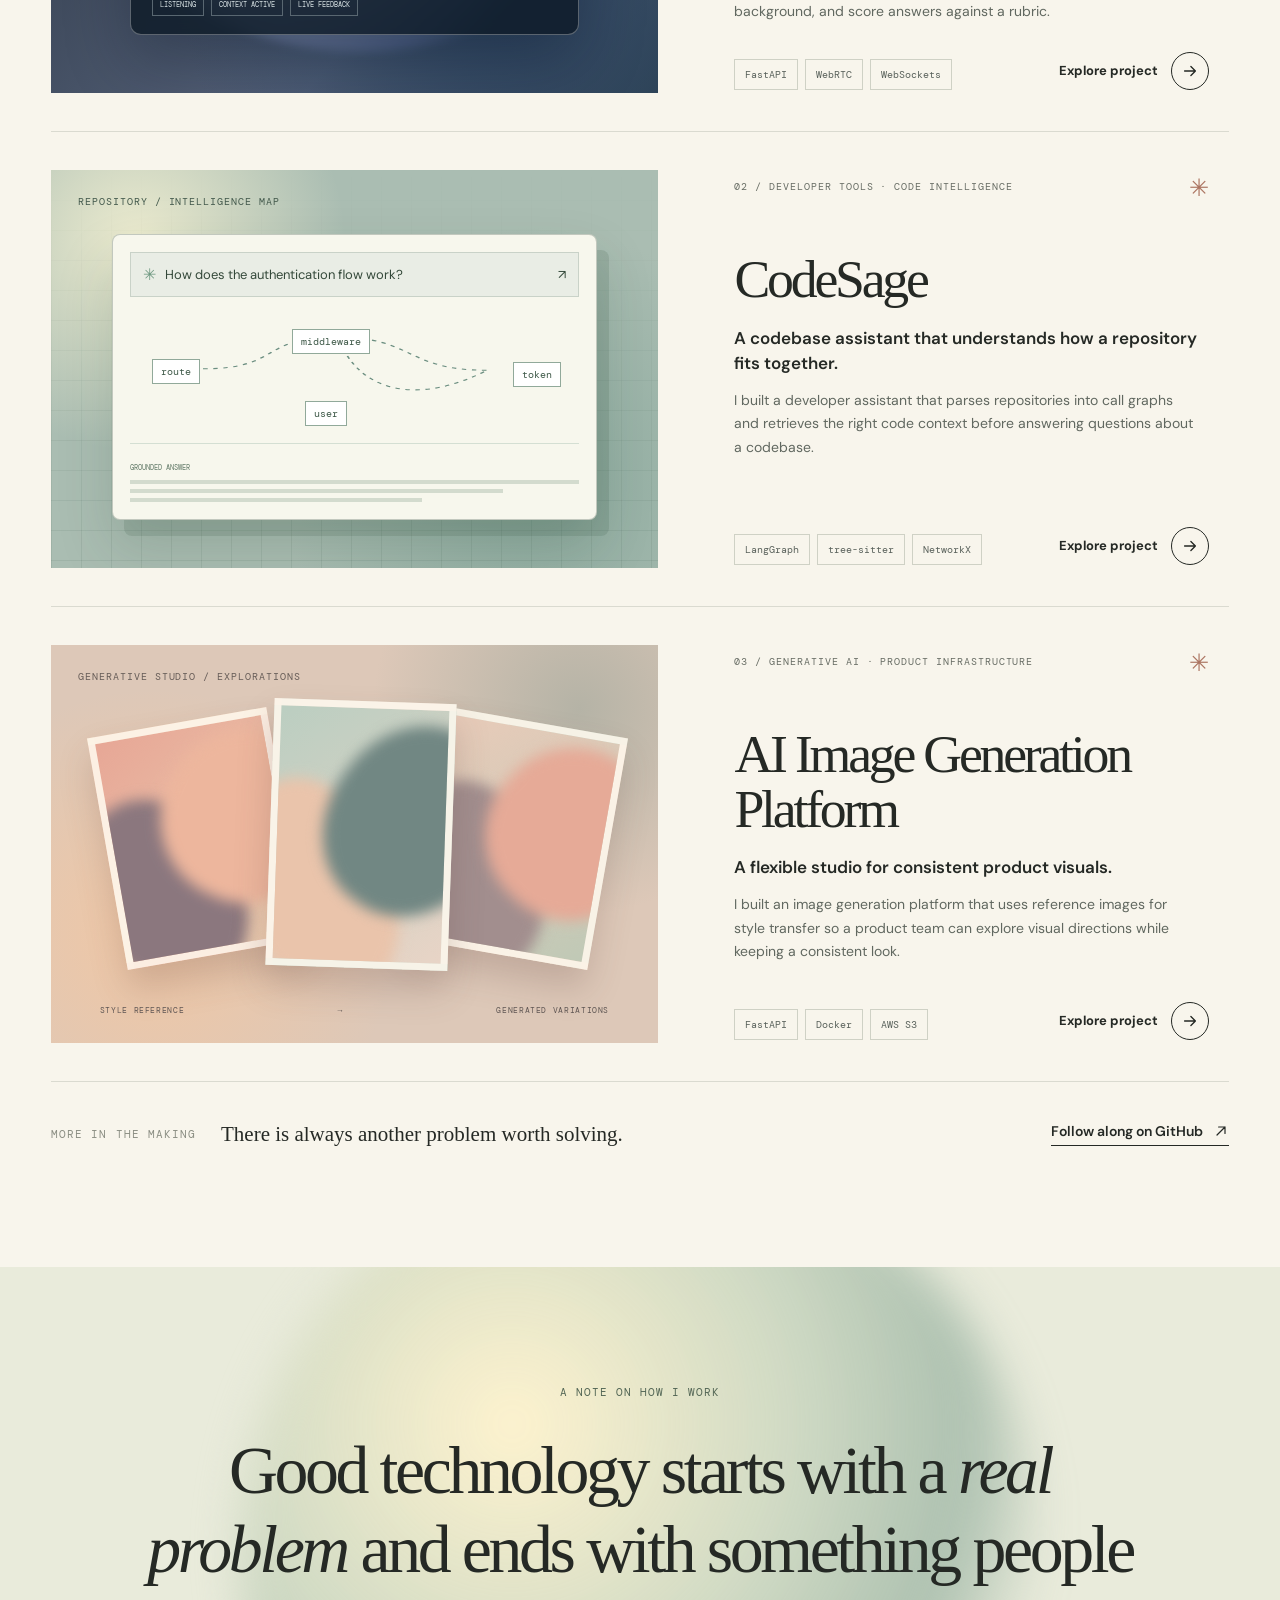
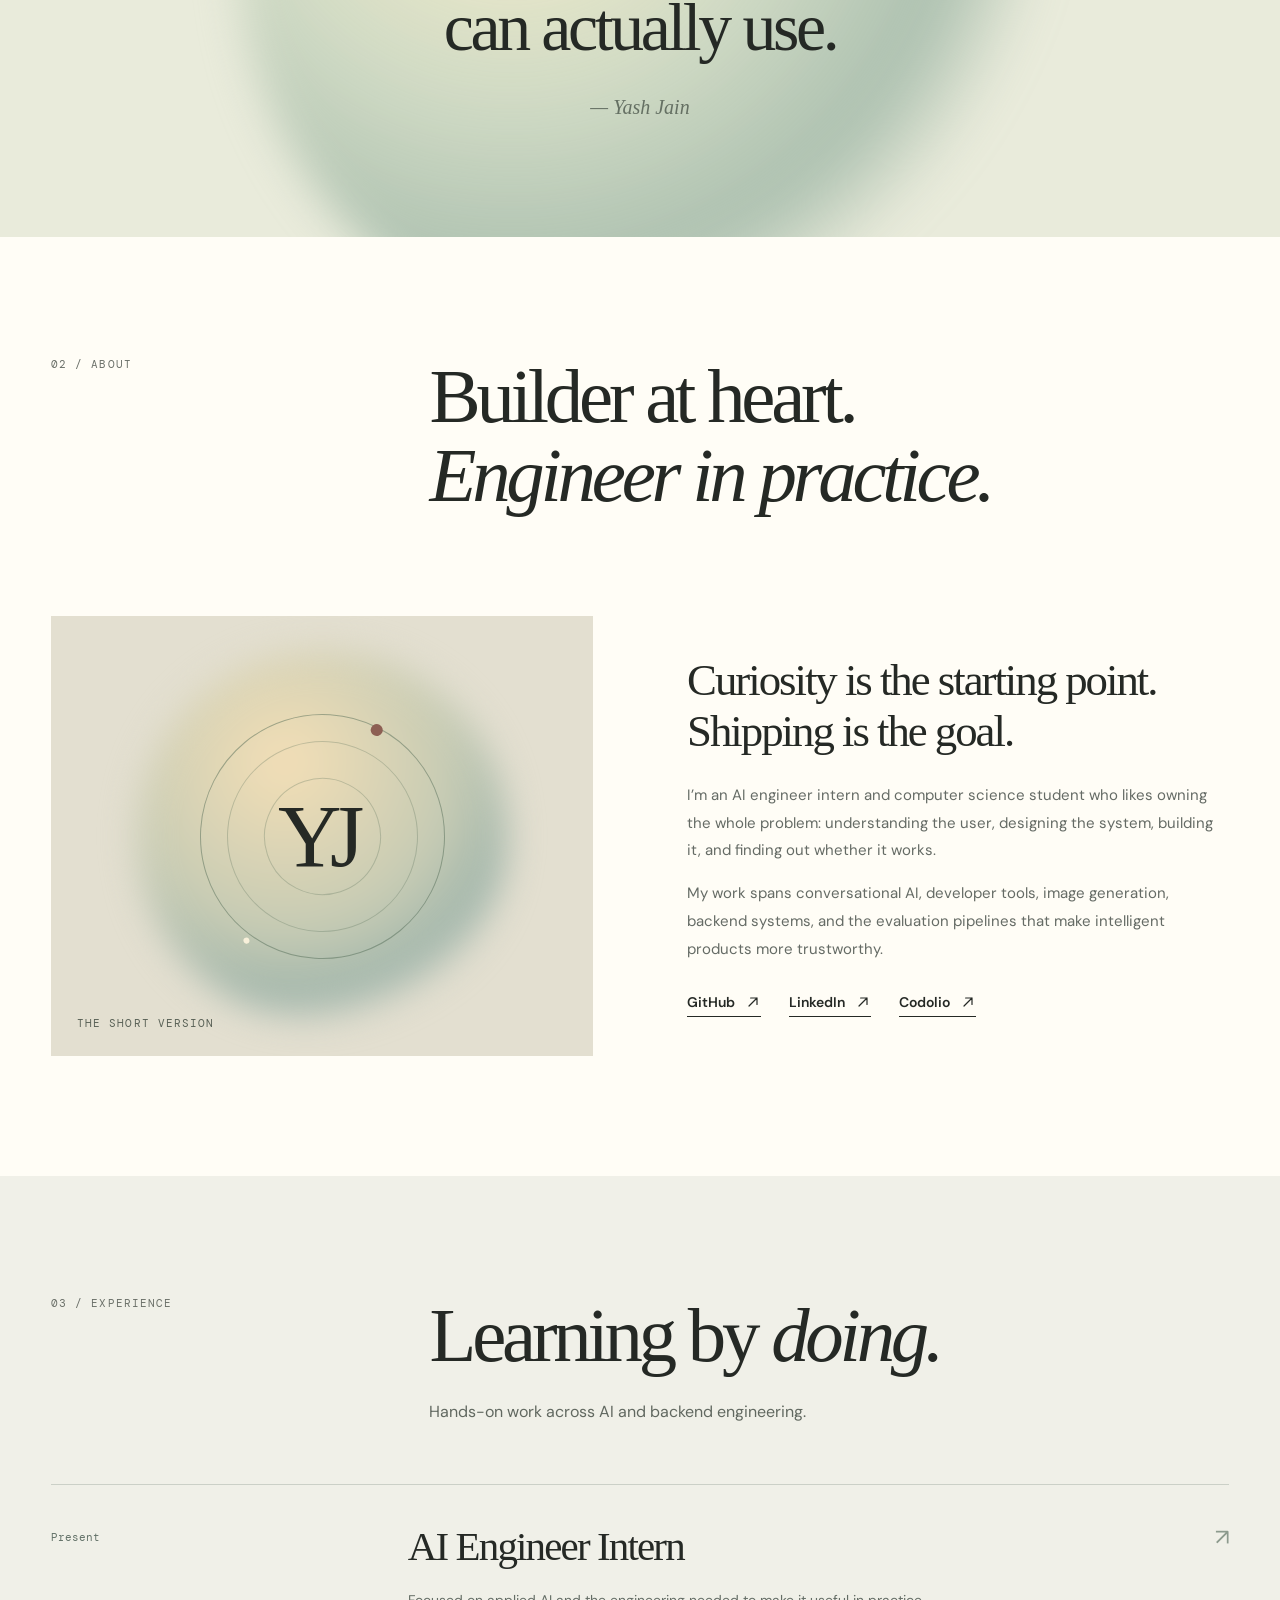
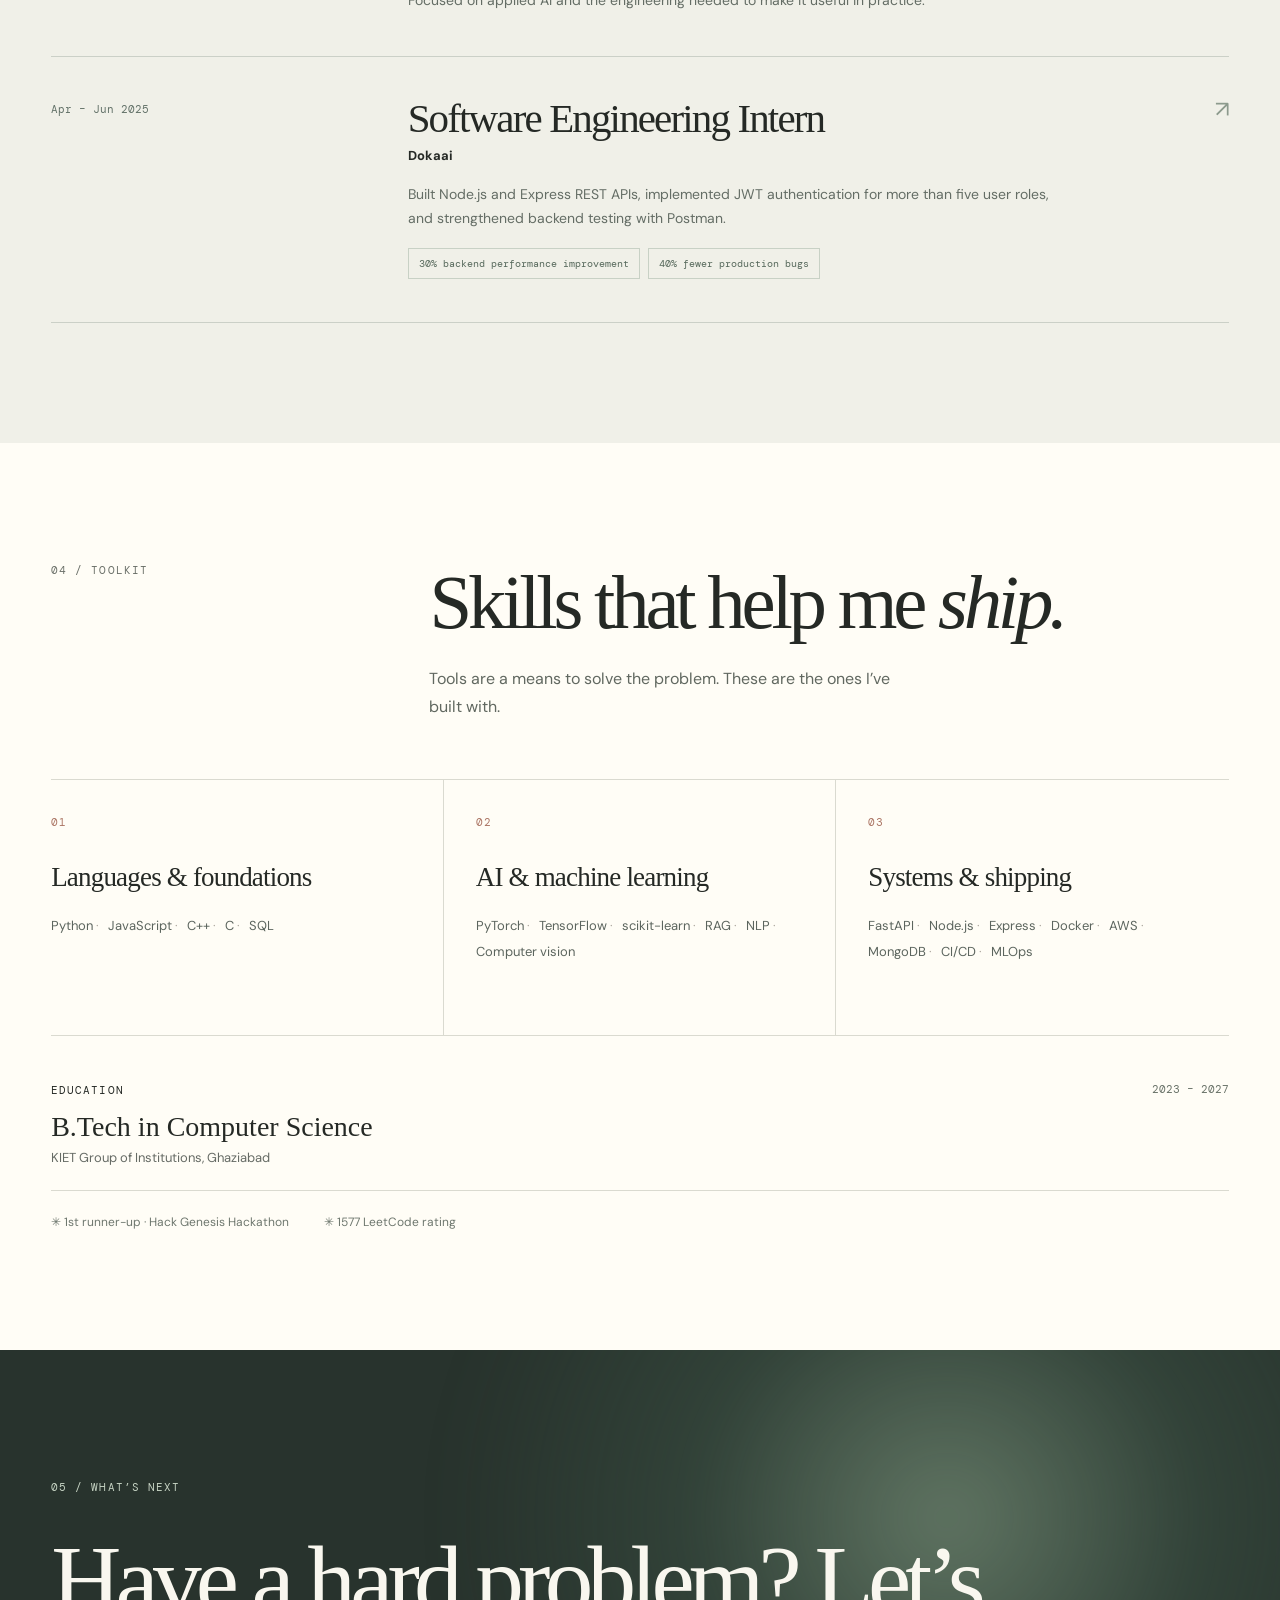
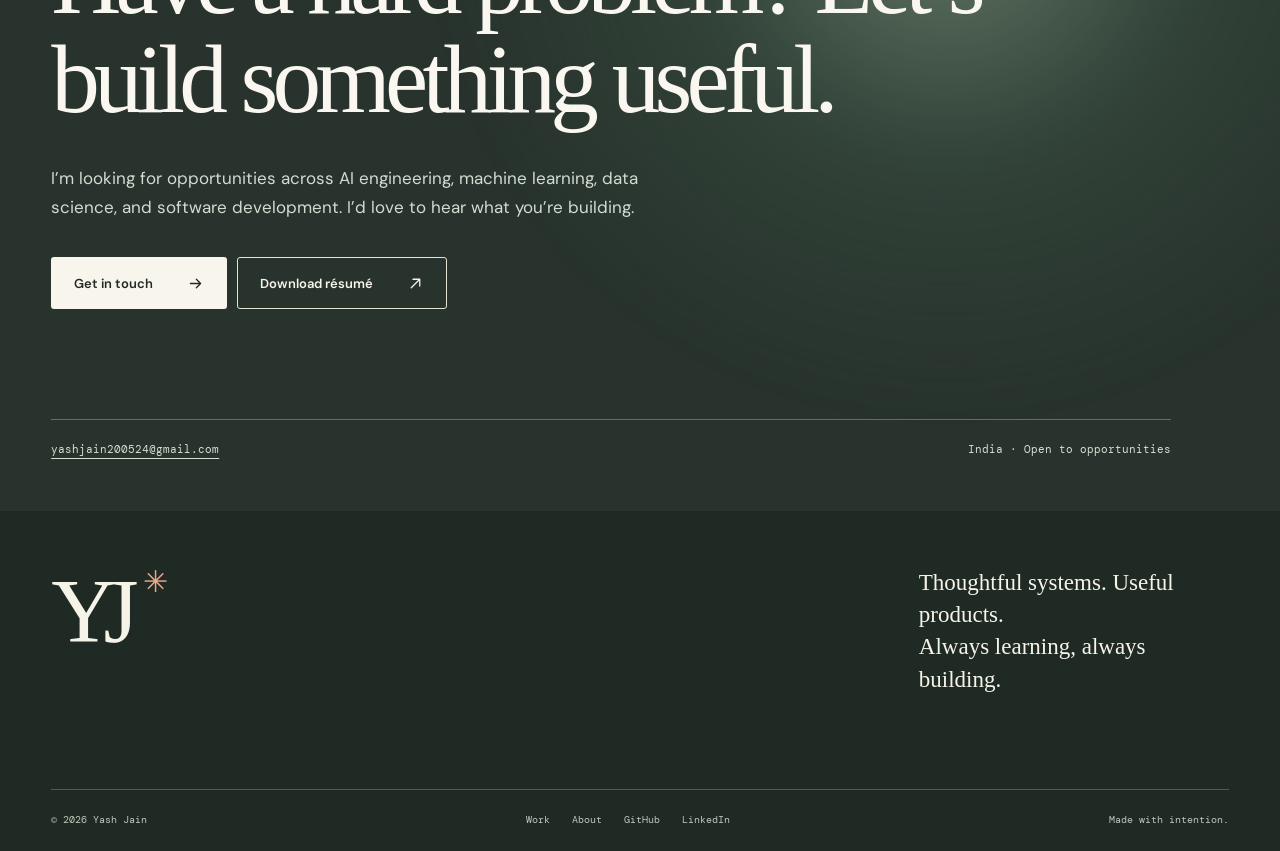
==== commit 1165dacb: "Improve project links and add dark mode" ====
--- a/index.html
+++ b/index.html
@@ -6,6 +6,7 @@
     <meta name="theme-color" content="#f8f5ec" />
     <meta name="description" content="Yash Jain builds intelligent products end to end, spanning AI engineering, developer tools, and software systems." />
     <title>Yash Jain — AI Engineer & Software Developer</title>
+    <script>try { document.documentElement.dataset.theme = localStorage.getItem('yash-portfolio-theme') === 'dark' ? 'dark' : 'light'; } catch { document.documentElement.dataset.theme = 'light'; }</script>
     <link rel="icon" href="./assets/favicon.svg" type="image/svg+xml" />
     <link rel="stylesheet" href="./styles.css" />
     <script type="module" src="./app.js"></script>
--- a/styles.css
+++ b/styles.css
@@ -14,7 +14,7 @@
 .section{padding:120px max(4%,calc((100vw - 1430px)/2));scroll-margin-top:20px}.section-intro{display:grid;grid-template-columns:30% 1fr;gap:25px;margin-bottom:58px}.section-intro h2,.case-detail-grid h2{font-family:var(--serif);font-weight:400;letter-spacing:-.055em;line-height:1.03;font-size:clamp(54px,6vw,92px);margin:0 0 23px}.section-intro h2 em,.case-detail-grid h2 em{font-weight:400}.section-intro p{font-size:16px;line-height:1.75;color:#616860;max-width:490px;margin:0}.reveal{opacity:0;transform:translateY(24px);transition:opacity .75s ease,transform .75s ease}.reveal.is-visible{opacity:1;transform:none}
 
 /* Work */
-.section-work{background:var(--paper)}.projects-list{border-top:1px solid var(--line)}.project-card{display:grid;grid-template-columns:1.03fr .97fr;gap:0;border-bottom:1px solid var(--line);padding:38px 0;min-height:475px}.project-card-visual-link{display:block;min-height:390px;overflow:hidden}.project-card-visual-link:hover .project-visual{transform:scale(1.025)}.project-visual{height:100%;min-height:390px;position:relative;overflow:hidden;transition:transform .6s cubic-bezier(.2,.6,.2,1);isolation:isolate}.visual-caption{position:absolute;top:25px;left:27px;z-index:5;color:rgba(255,255,255,.9);font-size:10px}.project-card-copy{padding:10px 20px 3px clamp(45px,6vw,96px);display:flex;flex-direction:column}.project-card-top{display:flex;align-items:flex-start;justify-content:space-between;color:#686d65}.project-card-top .eyebrow{font-size:10px}.tiny-asterisk{font-size:24px;line-height:.7;color:#ab7461}.project-card h3{font-family:var(--serif);font-size:clamp(44px,4.2vw,65px);font-weight:400;line-height:1.02;letter-spacing:-.06em;margin:55px 0 19px}.project-card h3 a:hover{text-decoration:underline;text-decoration-thickness:1px;text-underline-offset:7px}.project-one-liner{font-size:17px;font-weight:600;line-height:1.5;margin:0 0 12px}.project-summary{font-size:14px;color:#616860;line-height:1.7;max-width:460px;margin:0}.project-card-bottom{display:flex;align-items:end;justify-content:space-between;gap:15px;margin-top:auto;padding-top:28px}.mini-tags{display:flex;flex-wrap:wrap;gap:7px}.mini-tags span,.case-stack span{border:1px solid #cfd1c5;padding:8px 10px;font-family:var(--mono);font-size:10px;color:#59615b}.circle-link{width:44px;height:44px;display:grid;place-items:center;border:1px solid #7f877d;border-radius:50%;flex:none;transition:background .2s,color .2s,transform .2s}.circle-link:hover{background:var(--ink);color:#fff;transform:rotate(-45deg)}.circle-link svg{width:20px;height:20px}.work-end-note{display:flex;align-items:center;gap:25px;margin-top:40px}.work-end-note>span{color:#8b8e83}.work-end-note p{font-family:var(--serif);font-size:21px;margin:0;flex:1}.work-end-note .text-link{white-space:nowrap}
+.section-work{background:var(--paper)}.projects-list{border-top:1px solid var(--line)}.project-card{display:grid;grid-template-columns:1.03fr .97fr;gap:0;border-bottom:1px solid var(--line);padding:38px 0;min-height:475px}.project-card-visual-link{display:block;min-height:390px;overflow:hidden}.project-card-visual-link:hover .project-visual{transform:scale(1.025)}.project-visual{height:100%;min-height:390px;position:relative;overflow:hidden;transition:transform .6s cubic-bezier(.2,.6,.2,1);isolation:isolate}.visual-caption{position:absolute;top:25px;left:27px;z-index:5;color:rgba(255,255,255,.9);font-size:10px}.project-card-copy{padding:10px 20px 3px clamp(45px,6vw,96px);display:flex;flex-direction:column}.project-card-top{display:flex;align-items:flex-start;justify-content:space-between;color:#686d65}.project-card-top .eyebrow{font-size:10px}.tiny-asterisk{font-size:24px;line-height:.7;color:#ab7461}.project-card h3{font-family:var(--serif);font-size:clamp(44px,4.2vw,65px);font-weight:400;line-height:1.02;letter-spacing:-.06em;margin:55px 0 19px}.project-card h3 a:hover{text-decoration:underline;text-decoration-thickness:1px;text-underline-offset:7px}.project-one-liner{font-size:17px;font-weight:600;line-height:1.5;margin:0 0 12px}.project-summary{font-size:14px;color:#616860;line-height:1.7;max-width:460px;margin:0}.project-card-bottom{display:flex;align-items:end;justify-content:space-between;gap:15px;margin-top:auto;padding-top:28px}.mini-tags{display:flex;flex-wrap:wrap;gap:7px}.mini-tags span,.case-stack span{border:1px solid #cfd1c5;padding:8px 10px;font-family:var(--mono);font-size:10px;color:#59615b}.work-end-note{display:flex;align-items:center;gap:25px;margin-top:40px}.work-end-note>span{color:#8b8e83}.work-end-note p{font-family:var(--serif);font-size:21px;margin:0;flex:1}.work-end-note .text-link{white-space:nowrap}
 
 /* Project illustrations */
 .visual-interview{background:radial-gradient(ellipse at 55% 26%,#c2aaac 0,transparent 33%),radial-gradient(ellipse at 74% 80%,#304763 0,transparent 50%),linear-gradient(130deg,#2d3745,#56637b 63%,#2c4151)}.interview-orb{position:absolute;left:11%;top:4%;width:80%;height:86%;border-radius:50%;background:radial-gradient(circle at 32% 32%,#ffe3d1 0,#ca9aa4 26%,#8a96b7 48%,#566891 65%,transparent 75%);filter:blur(5px);opacity:.68}.interview-interface{position:absolute;top:19%;left:13%;width:74%;height:67%;min-height:245px;background:rgba(14,27,40,.84);border:1px solid rgba(255,255,255,.3);border-radius:11px;box-shadow:0 25px 65px rgba(4,13,31,.3);padding:18px 21px;color:#e8e9e5;backdrop-filter:blur(8px);display:flex;flex-direction:column}.mock-top{display:flex;gap:10px;align-items:center;font-family:var(--mono);font-size:8px;letter-spacing:.1em;color:#bfc9cf}.mock-top span:last-child{margin-left:auto}.mock-dot{width:6px;height:6px;border-radius:50%;background:#e6a190;box-shadow:0 0 0 3px rgba(231,159,143,.15)}.sound-bars{display:flex;align-items:center;justify-content:center;gap:3px;height:85px;margin-top:auto}.sound-bars i{display:block;width:3px;height:calc(8px + var(--i) * 1.3px);border-radius:4px;background:linear-gradient(#e5b7a7,#acb7cf)}.sound-bars i:nth-child(3n){height:46px}.sound-bars i:nth-child(4n){height:23px}.mock-prompt{font-family:var(--serif);font-size:clamp(13px,1.6vw,22px);line-height:1.3;text-align:center;max-width:390px;margin:8px auto auto}.mock-tags{display:flex;gap:7px;flex-wrap:wrap;padding-top:10px}.mock-tags span{font-family:var(--mono);font-size:7px;color:#d8e2e4;border:1px solid #596771;padding:6px 7px}.visual-codesage{background:radial-gradient(circle at 14% 18%,#ecebcf,transparent 34%),radial-gradient(circle at 80% 78%,#8caa9e,transparent 44%),#aabdb2}.visual-codesage .visual-caption{color:#43594c}.sage-grid{position:absolute;inset:0;background-image:linear-gradient(rgba(58,91,75,.11) 1px,transparent 1px),linear-gradient(90deg,rgba(58,91,75,.11) 1px,transparent 1px);background-size:30px 30px;mask-image:linear-gradient(to bottom,transparent,#000)}.sage-card{position:absolute;left:10%;top:16%;width:80%;height:72%;background:#f7f7ed;border:1px solid rgba(37,63,48,.25);border-radius:8px;box-shadow:12px 16px 0 rgba(46,82,65,.15),0 28px 55px rgba(38,65,48,.17);padding:17px;display:flex;flex-direction:column}.sage-query{display:flex;align-items:center;gap:9px;padding:11px 12px;background:#e9ede5;border:1px solid #c9d2c8;color:#34493a;font-size:clamp(8px,1.1vw,13px);white-space:nowrap}.sage-spark{font-size:16px;color:#6e9880}.sage-send{margin-left:auto}.sage-nodes{height:57%;position:relative;margin:7px 0}.sage-nodes svg{position:absolute;inset:0;width:100%;height:100%}.node{position:absolute;z-index:2;padding:5px 8px;font-family:var(--mono);font-size:clamp(7px,.9vw,10px);background:#fff;border:1px solid #91a99a;color:#3d5847}.node-a{left:5%;top:42%}.node-b{left:36%;top:19%}.node-c{right:4%;top:44%}.node-d{left:39%;bottom:8%}.sage-answer{margin-top:auto;border-top:1px solid #d4dfd3;padding-top:10px}.sage-answer span{font-family:var(--mono);font-size:7px;color:#637b69}.sage-answer div{height:4px;background:#d3dbce;margin-top:5px}.sage-answer div:nth-of-type(2){width:83%}.sage-answer div:nth-of-type(3){width:65%}.visual-image{background:radial-gradient(circle at 17% 72%,#f0c7a5,transparent 42%),radial-gradient(circle at 87% 16%,#b5b3a6,transparent 33%),#ddc8b8}.visual-image .visual-caption{color:#675d58}.image-art{position:absolute;width:30%;height:59%;top:19%;border:7px solid rgba(255,250,239,.85);box-shadow:0 20px 35px rgba(95,62,61,.22);overflow:hidden}.image-art:before,.image-art:after{content:"";position:absolute;border-radius:48%;filter:blur(7px)}.image-art:before{width:90%;height:90%;left:-20%;top:27%;background:#eacabb;transform:rotate(-23deg)}.image-art:after{width:100%;height:78%;right:-31%;top:5%;background:#607c76;transform:rotate(34deg)}.image-art-one{left:9%;transform:rotate(-10deg);background:linear-gradient(145deg,#e7a796,#eccfb2)}.image-art-one:before{background:#8b777e}.image-art-one:after{background:#edb69d}.image-art-two{left:36%;z-index:2;top:14%;height:67%;transform:rotate(2deg);background:linear-gradient(145deg,#bbcec1,#e8d4c6)}.image-art-two:before{background:#eac4ab}.image-art-two:after{background:#718783}.image-art-three{right:8%;transform:rotate(10deg);background:linear-gradient(145deg,#e8cbb9,#c0c9b6)}.image-art-three:before{background:#a28e8e}.image-art-three:after{background:#e6aa97}.image-toolbar{position:absolute;bottom:7%;left:8%;right:8%;display:flex;justify-content:space-between;font-family:var(--mono);font-size:8px;letter-spacing:.08em;color:#5f5653}
@@ -35,3 +35,14 @@
 @media(max-width:700px){.site-header{height:65px;padding:0 19px}.wordmark-symbol{font-size:26px}.wordmark-name{font-size:13px}.desktop-nav,.header-resume{display:none}.menu-toggle{display:block}.hero{height:auto;min-height:790px;padding:160px 22px 120px}.hero-kicker{font-size:9px;margin-bottom:26px}.hero h1{font-size:clamp(62px,13vw,90px);letter-spacing:-.068em}.hero-description{font-size:19px}.hero-side-note{bottom:36px;left:25px;max-width:50%;font-size:9px}.hero-scroll{bottom:36px;right:25px;font-size:9px}.hero-cta{gap:8px}.hero-cta .button{min-height:48px;padding:0 15px;gap:13px;font-size:11px}.availability{align-items:flex-start;padding:18px 23px;font-size:9px;line-height:1.5}.availability a{display:none}.section{padding:82px 23px}.section-intro{display:block;margin-bottom:38px}.section-number{display:block;margin-bottom:25px}.section-intro h2{font-size:clamp(52px,11vw,75px)}.section-intro p{font-size:14px}.project-card{grid-template-columns:1fr;padding:25px 0 36px;min-height:0}.project-card-visual-link,.project-visual{min-height:320px;height:320px}.project-card-copy{padding:28px 0 0}.project-card h3{font-size:46px;margin:34px 0 15px}.project-summary{font-size:14px}.project-card-bottom{margin-top:24px}.work-end-note{display:block}.work-end-note p{margin:12px 0 22px}.belief-band{min-height:420px;padding:90px 25px}.belief-band p{font-size:clamp(39px,8.8vw,59px)}.about-grid{grid-template-columns:1fr;gap:42px}.about-statement{min-height:350px}.about-copy h3{font-size:40px}.experience-item{grid-template-columns:1fr 28px;gap:4px}.experience-period{grid-column:1/-1;margin-bottom:10px}.experience-item>div:nth-child(2){grid-column:1}.experience-arrow{grid-column:2;grid-row:2}.skills-grid{grid-template-columns:1fr}.skill-group,.skill-group:not(:first-child){border-right:0;border-bottom:1px solid var(--line);padding:26px 0;min-height:0}.skill-group:last-child{border-bottom:0}.skill-group h3{margin:13px 0 16px}.education-line{align-items:flex-start}.education-line h3{font-size:23px}.small-notes{gap:12px}.contact-section{padding:93px 23px 35px}.contact-section h2{font-size:clamp(55px,11vw,84px)}.contact-section p{font-size:15px}.contact-meta{display:block;margin-top:85px}.contact-meta span{display:block;margin-top:12px}.site-footer{padding:45px 23px 25px}.footer-main{padding-bottom:45px}.footer-mark{font-size:72px}.footer-main p{font-size:17px}.footer-bottom{display:block}.footer-bottom>div{margin:20px 0}.case-hero{padding:120px 23px 65px}.case-breadcrumb{margin-bottom:65px;font-size:9px}.case-heading h1{font-size:clamp(64px,12vw,92px)}.case-heading p{font-size:26px}.case-visual-wrap{padding:0 23px}.case-visual-wrap .project-visual{height:460px;min-height:460px}.visual-large .interview-interface{left:8%;width:84%;top:22%;height:58%;padding:20px}.visual-large .mock-top{font-size:8px}.visual-large .mock-prompt{font-size:20px}.visual-large .mock-tags span{font-size:7px}.visual-large .sage-card{left:6%;width:88%;top:22%;height:58%;padding:15px}.visual-large .sage-query{font-size:10px;padding:10px}.visual-large .node{font-size:8px;padding:5px}.visual-large .sage-answer span{font-size:7px}.visual-large .image-art{border-width:7px}.visual-large .image-toolbar{font-size:7px}.case-body{padding:80px 23px}.case-overview,.case-outcome,.case-stack{display:block}.case-overview{padding-bottom:65px}.case-overview p{font-size:33px}.case-detail-grid{grid-template-columns:1fr;gap:60px;padding:70px 0}.case-detail-grid h2{font-size:55px}.case-outcome{padding:65px 0}.case-outcome p{font-size:32px}.case-stack>div{margin-top:25px}.next-project{padding:50px 23px}.next-project strong{font-size:52px}.next-project svg{width:30px;height:30px}}
 @media(max-width:380px){.hero h1{font-size:58px}.hero-description{font-size:17px}.hero-cta{flex-direction:column}.project-card-visual-link,.project-visual{height:280px;min-height:280px}.interview-interface{left:7%;width:86%}.mock-tags span:last-child{display:none}.wordmark-divider,.wordmark-name{display:none}.footer-main{display:block}.footer-main p{margin-top:22px}}
 @media(prefers-reduced-motion:reduce){html{scroll-behavior:auto}*,*:before,*:after{animation-duration:.01ms!important;transition-duration:.01ms!important}.reveal{opacity:1;transform:none}}
+
+/* Clear project action and theme switch */
+.project-action{display:inline-flex;align-items:center;gap:13px;flex:none;font-size:13px;font-weight:700;white-space:nowrap;transition:color .2s}.project-action svg{width:38px;height:38px;padding:9px;border:1px solid currentColor;border-radius:50%;transition:transform .2s,background .2s,color .2s}.project-action:hover{color:#a35443}.project-action:hover svg{transform:translateX(3px);background:var(--ink);color:var(--paper)}.project-action:focus-visible,.theme-toggle:focus-visible{outline:2px solid currentColor;outline-offset:4px}.theme-toggle{display:inline-flex;align-items:center;justify-content:center;gap:7px;min-width:76px;height:42px;padding:0 9px;border:1px solid #c5c7bc;background:transparent;color:var(--ink);cursor:pointer;font-size:12px;font-weight:600;transition:background .2s,border-color .2s}.theme-toggle:hover{background:#eae9de}.theme-icon{font-family:var(--serif);font-size:21px;line-height:1}.theme-label{min-width:28px;text-align:left}
+@media(max-width:700px){.project-card-bottom{align-items:flex-start;flex-direction:column}.project-action{margin-top:8px}.theme-toggle{min-width:42px;width:42px;padding:0}.theme-label{display:none}.header-actions{gap:8px}}
+
+/* Dark palette keeps the artwork vivid while making reading surfaces comfortable. */
+html[data-theme="dark"]{color-scheme:dark;--ink:#edf1e8;--muted:#b3bfb3;--paper:#151d1a;--cream:#1d2821;--line:#39483d}html[data-theme="dark"] .site-header{background:rgba(29,39,33,.95);border-color:#3d4c40;box-shadow:0 12px 40px rgba(0,0,0,.16)}html[data-theme="dark"] .wordmark-divider{background:#526155}html[data-theme="dark"] .desktop-nav a{color:#d6e0d2}html[data-theme="dark"] .desktop-nav a:hover,html[data-theme="dark"] .footer-bottom a:hover{color:#ffc4a9}html[data-theme="dark"] .header-resume,html[data-theme="dark"] .theme-toggle{border-color:#718476}html[data-theme="dark"] .header-resume:hover,html[data-theme="dark"] .theme-toggle:hover{background:#34463a}html[data-theme="dark"] .mobile-nav{background:#1d2821;box-shadow:0 20px 35px rgba(0,0,0,.35)}
+html[data-theme="dark"] .hero{background:#273b3a}html[data-theme="dark"] .hero-wash{background:radial-gradient(ellipse 40% 56% at 15% 10%,rgba(137,122,114,.5),transparent 75%),radial-gradient(ellipse 41% 55% at 85% 14%,rgba(92,72,88,.78),transparent 72%),radial-gradient(ellipse 50% 60% at 80% 90%,rgba(115,96,74,.55),transparent 70%),radial-gradient(ellipse 65% 50% at 19% 87%,rgba(54,82,79,.8),transparent 75%),linear-gradient(130deg,#253d3d,#68565b 52%,#3c5148)}html[data-theme="dark"] .hero:before{background:#849087}html[data-theme="dark"] .hero:after{background:#332d45}html[data-theme="dark"] .availability{background:#253229;border-color:var(--line);color:#e1e9dd}html[data-theme="dark"] .availability-icon{color:#f2b69a}
+html[data-theme="dark"] .section-number,html[data-theme="dark"] .section-intro p,html[data-theme="dark"] .project-card-top,html[data-theme="dark"] .project-summary,html[data-theme="dark"] .about-copy p,html[data-theme="dark"] .experience-item p,html[data-theme="dark"] .skill-group>div span,html[data-theme="dark"] .education-line p,html[data-theme="dark"] .small-notes span{color:#b7c3b8}html[data-theme="dark"] .tiny-asterisk,html[data-theme="dark"] .skill-index{color:#e7ae93}html[data-theme="dark"] .mini-tags span,html[data-theme="dark"] .case-stack span{border-color:#526153;color:#d2dfd2}html[data-theme="dark"] .project-action:hover{color:#ffc4a9}html[data-theme="dark"] .work-end-note>span{color:#a7b6a9}
+html[data-theme="dark"] .belief-band{background:#263a31}html[data-theme="dark"] .belief-orb{background:radial-gradient(circle at 40% 38%,rgba(113,139,111,.45),rgba(55,91,76,.35) 43%,rgba(25,53,44,.45) 63%,transparent 75%)}html[data-theme="dark"] .belief-band .eyebrow,html[data-theme="dark"] .belief-signature{color:#c0d0bf}html[data-theme="dark"] .about-statement{color:#263229}html[data-theme="dark"] .experience-section{background:#1a251e}html[data-theme="dark"] .experience-list,html[data-theme="dark"] .experience-item{border-color:var(--line)}html[data-theme="dark"] .experience-period,html[data-theme="dark"] .experience-arrow{color:#adbeaf}html[data-theme="dark"] .experience-highlights span{border-color:#506252;color:#d5e0d1}html[data-theme="dark"] .education-line>span{color:#bfcebe}
+html[data-theme="dark"] .case-hero{background:radial-gradient(ellipse at 86% 8%,#3c3b36,transparent 40%),#1b2922}html[data-theme="dark"] .case-breadcrumb,html[data-theme="dark"] .case-heading p{color:#c2cfc0}html[data-theme="dark"] .case-heading .eyebrow,html[data-theme="dark"] .case-detail-grid .eyebrow,html[data-theme="dark"] .case-outcome .eyebrow{color:#e7ad94}html[data-theme="dark"] .button-dark{background:#edf1e8;color:#1b2922}html[data-theme="dark"] .button-dark:hover{background:#d1dfd0}html[data-theme="dark"] .button-outline{border-color:#97a898;color:#edf1e8}html[data-theme="dark"] .button-outline:hover{background:#33493b}html[data-theme="dark"] .case-detail-grid p,html[data-theme="dark"] .case-detail-grid li{color:#c1cfc0}html[data-theme="dark"] .next-project{background:#283d30}html[data-theme="dark"] .next-project:hover{background:#34513d}html[data-theme="dark"] .next-project>span{color:#c0d5bf}html[data-theme="dark"] .contact-section{background:#111b16}html[data-theme="dark"] .site-footer{background:#0d1611}
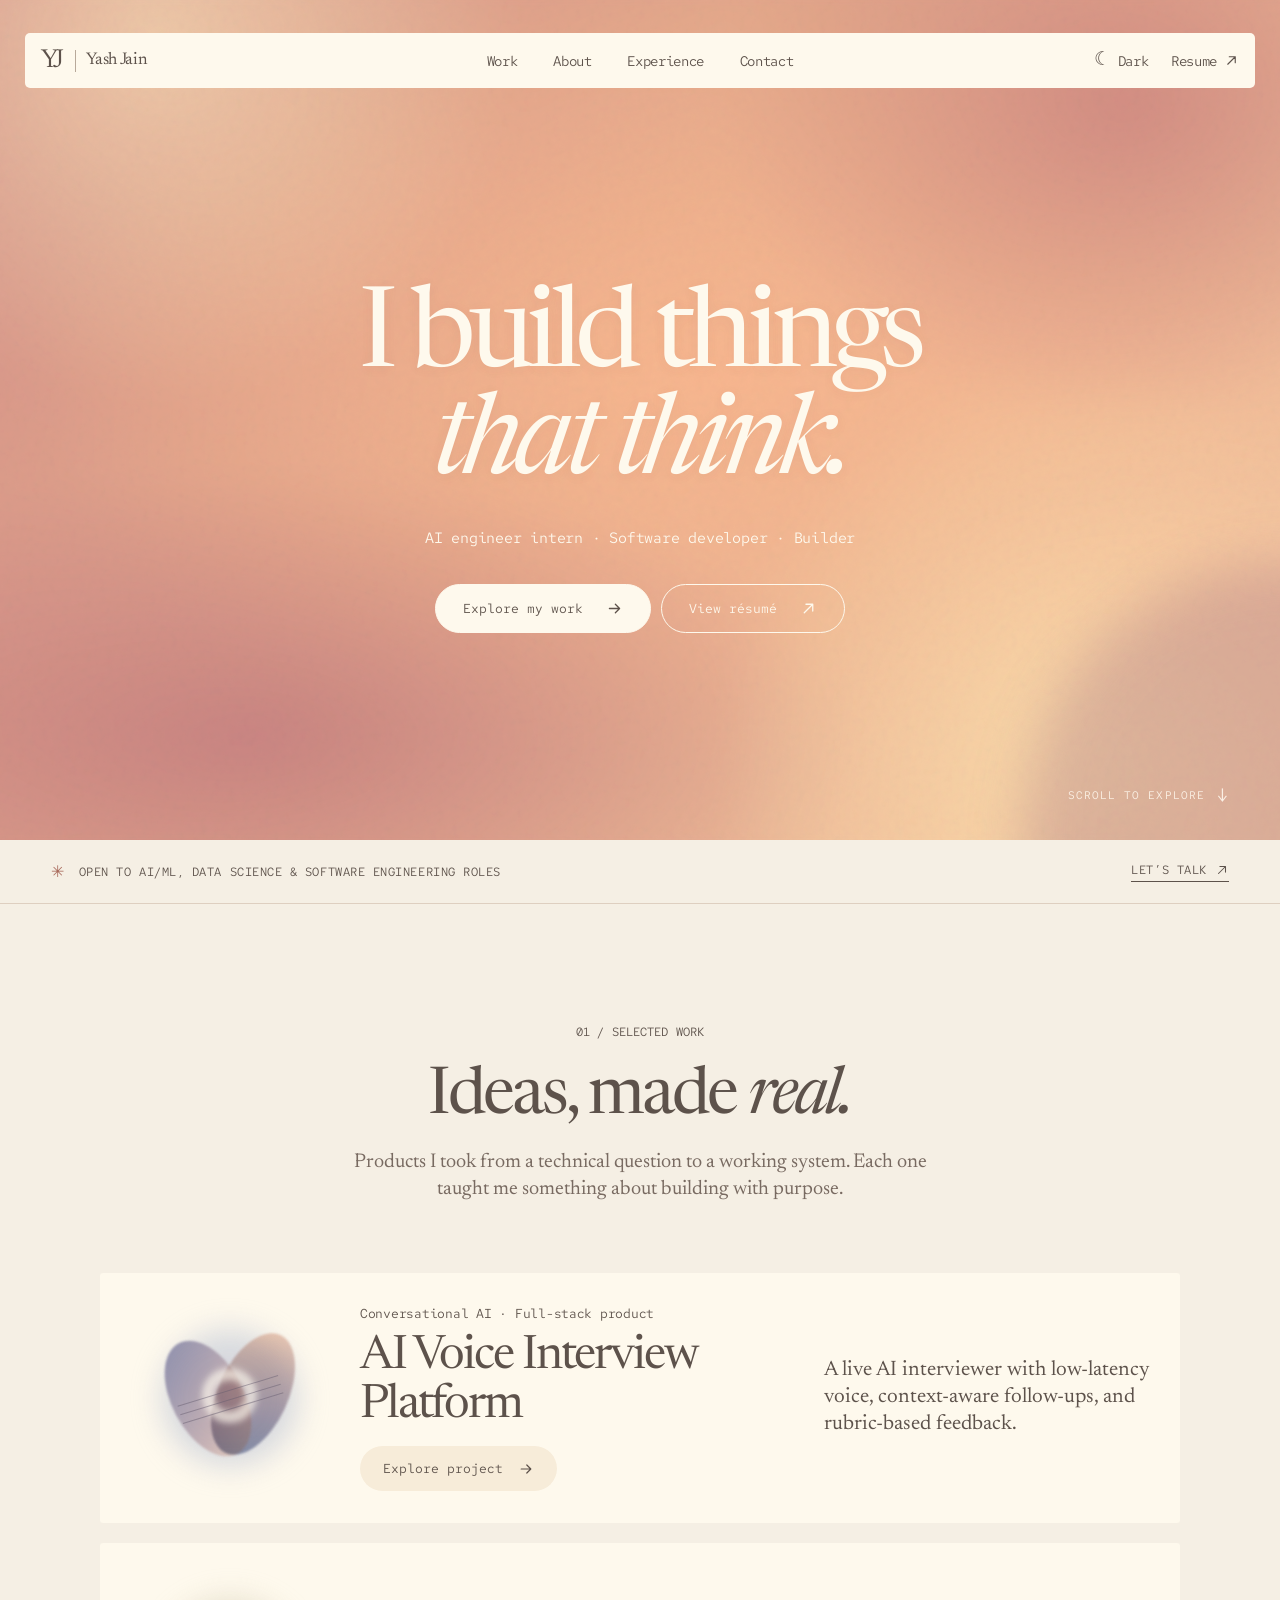
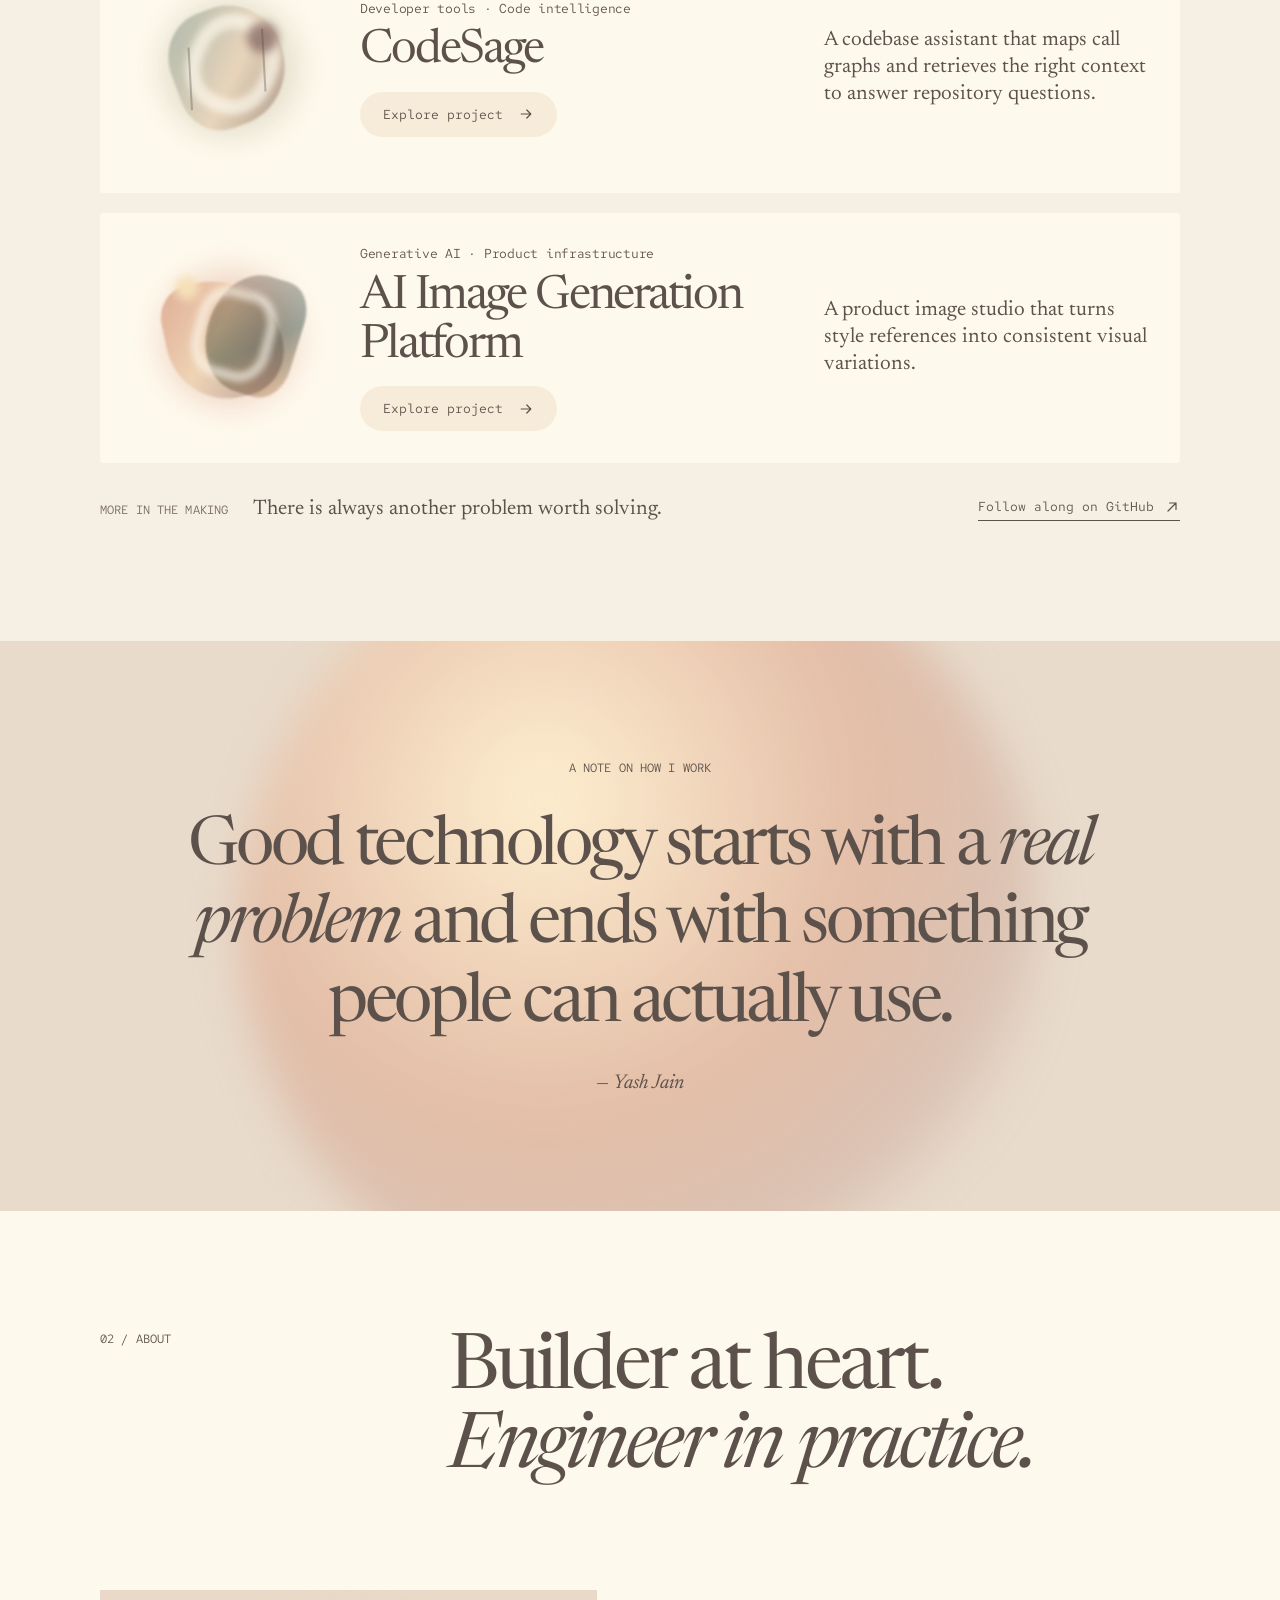
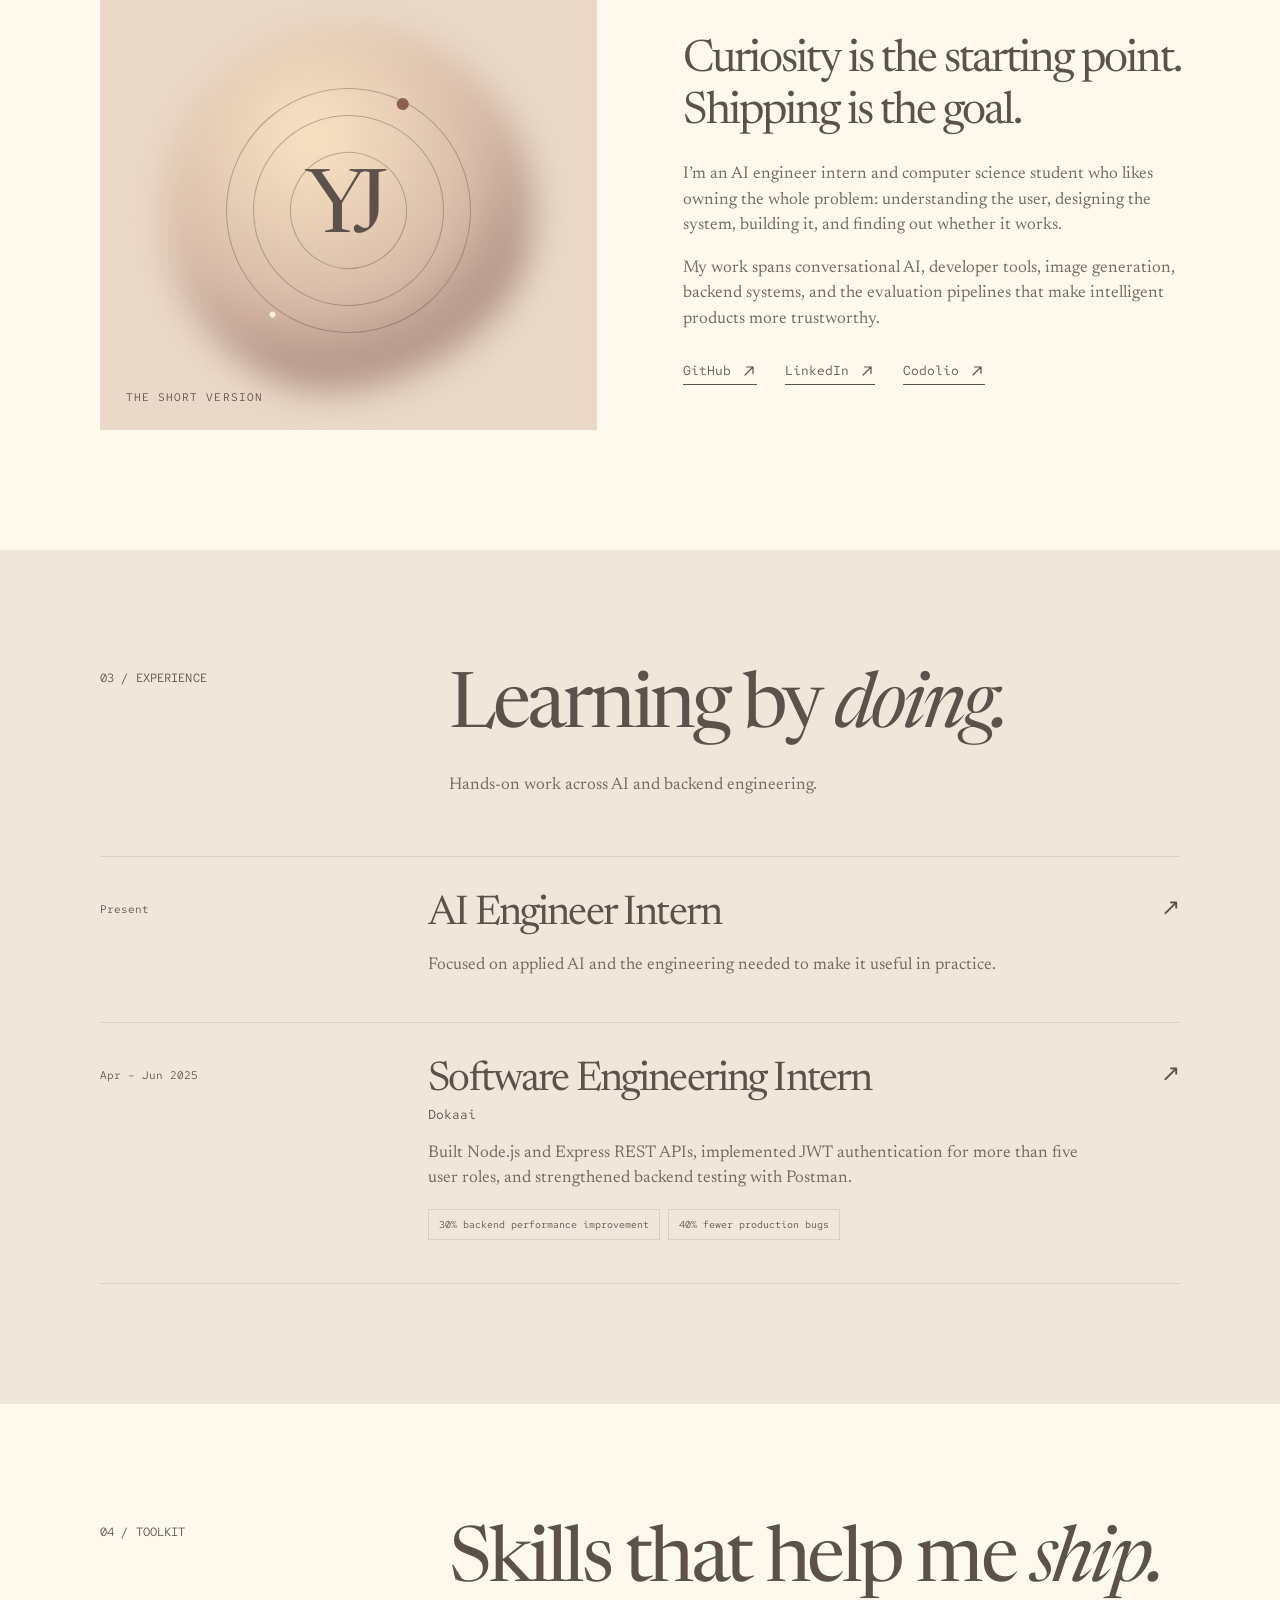
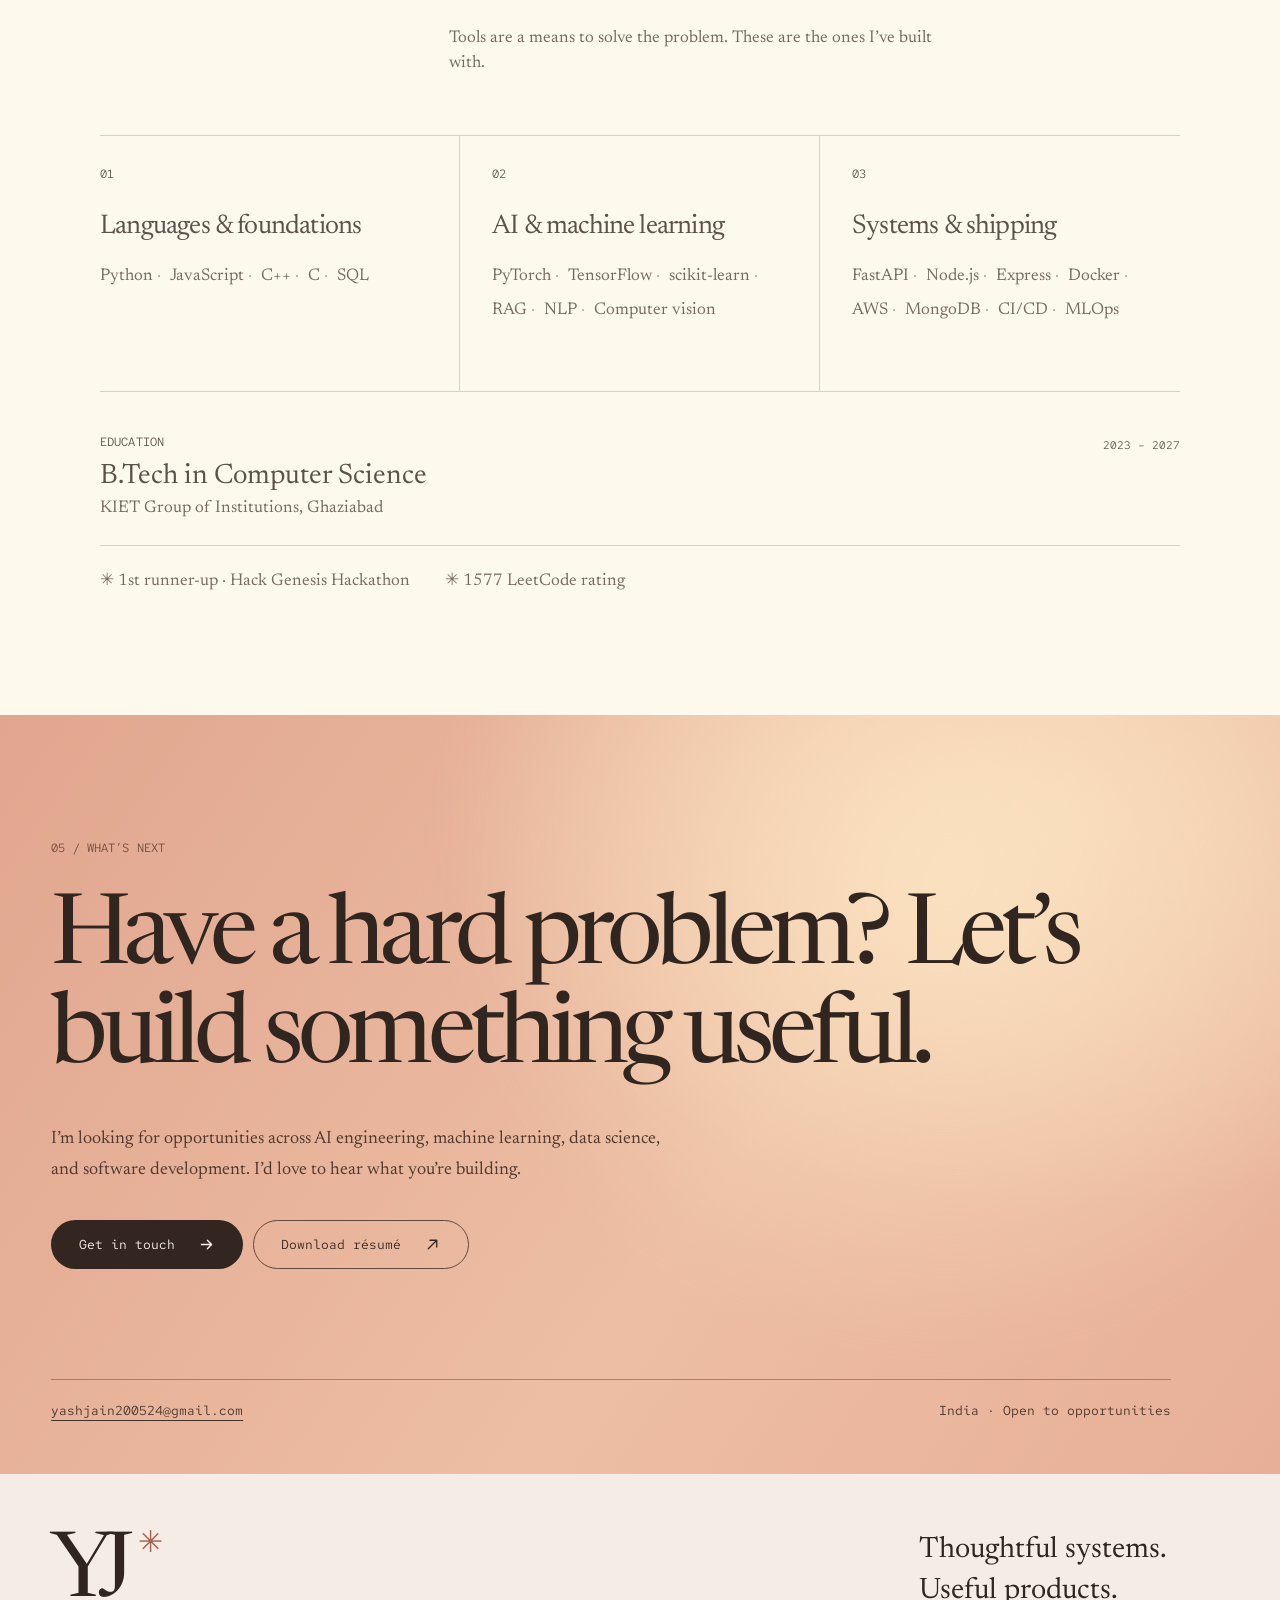
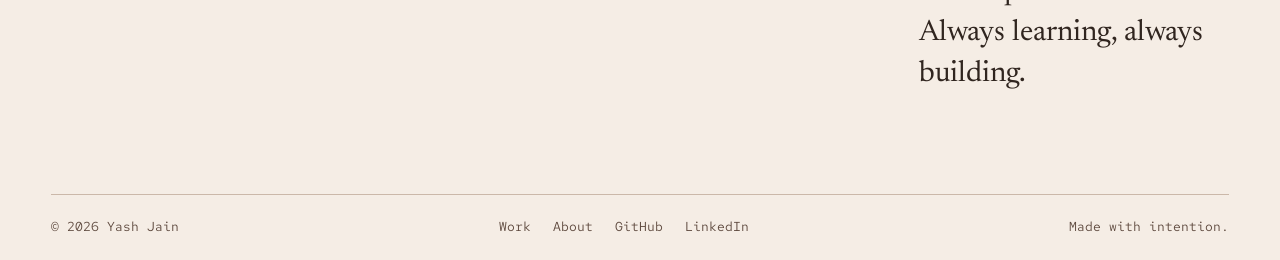
==== commit 6efb4416: "Updated UI" ====
--- a/index.html
+++ b/index.html
@@ -3,7 +3,7 @@
   <head>
     <meta charset="UTF-8" />
     <meta name="viewport" content="width=device-width, initial-scale=1.0" />
-    <meta name="theme-color" content="#f8f5ec" />
+    <meta name="theme-color" content="#f5efe4" />
     <meta name="description" content="Yash Jain builds intelligent products end to end, spanning AI engineering, developer tools, and software systems." />
     <title>Yash Jain — AI Engineer & Software Developer</title>
     <script>try { document.documentElement.dataset.theme = localStorage.getItem('yash-portfolio-theme') === 'dark' ? 'dark' : 'light'; } catch { document.documentElement.dataset.theme = 'light'; }</script>
--- a/styles.css
+++ b/styles.css
@@ -1,13 +1,13 @@
-@import url('https://fonts.googleapis.com/css2?family=DM+Sans:wght@400;500;600;700&family=DM+Mono:wght@400;500&display=swap');
-
-:root{--ink:#252925;--muted:#666b65;--paper:#f8f5ec;--cream:#fffdf6;--line:#dadad0;--peach:#efad91;--rose:#d58b8f;--green:#657d6b;--serif:Georgia,'Times New Roman',serif;--sans:'DM Sans',Arial,sans-serif;--mono:'DM Mono',ui-monospace,monospace}
-*{box-sizing:border-box}html{scroll-behavior:smooth}body{margin:0;background:var(--paper);color:var(--ink);font-family:var(--sans);-webkit-font-smoothing:antialiased}body.menu-open{overflow:hidden}a{color:inherit;text-decoration:none}button{font:inherit}svg{width:1.1em;height:1.1em;flex:none}::selection{background:#efb699;color:#252925}.skip-link{position:absolute;top:-100px;left:20px;z-index:1000;padding:12px 16px;background:#fff}.skip-link:focus{top:12px}.eyebrow,.section-number,.visual-caption,.hero-kicker,.hero-scroll,.hero-side-note,.availability,.skill-index,.work-end-note>span,.about-statement>span,.case-breadcrumb,.next-project>span{font-family:var(--mono);font-size:11px;letter-spacing:.095em;text-transform:uppercase}.section-number{color:#6b7069;white-space:nowrap}.text-link{display:inline-flex;align-items:center;gap:10px;font-size:14px;font-weight:600;border-bottom:1px solid currentColor;padding-bottom:5px;transition:gap .2s}.text-link:hover{gap:17px}.text-link svg{width:16px;height:16px}.button{min-height:52px;display:inline-flex;align-items:center;justify-content:center;gap:34px;padding:0 22px;border:1px solid transparent;border-radius:3px;font-size:13px;font-weight:600;transition:transform .2s,background .2s,color .2s}.button:hover{transform:translateY(-3px)}.button svg{width:17px;height:17px}.button-dark{background:var(--ink);color:#fff}.button-dark:hover{background:#3d4941}.button-outline{border-color:rgba(37,41,37,.48)}.button-outline:hover{background:#fff8eb}.button-light{background:#f8f5ec;color:var(--ink)}.button-light-outline{border-color:#e6e3d6;color:#f8f5ec}.button-light-outline:hover{background:rgba(255,255,255,.12)}
+@import url('https://fonts.googleapis.com/css2?family=Newsreader:opsz,wght@6..72,400;6..72,500&family=Red+Hat+Mono:wght@400;500;600&display=swap');
+
+:root{--ink:#5d524b;--muted:#786a61;--paper:#f5efe4;--cream:#fef9ed;--line:#decfc0;--peach:#efad91;--rose:#d58b8f;--green:#657d6b;--serif:'Newsreader',Georgia,serif;--sans:'Newsreader',Georgia,serif;--mono:'Red Hat Mono',ui-monospace,monospace}
+*{box-sizing:border-box}html{scroll-behavior:smooth}body{margin:0;background:var(--paper);color:var(--ink);font-family:var(--sans);-webkit-font-smoothing:antialiased}body.menu-open{overflow:hidden}a{color:inherit;text-decoration:none}button{font:inherit}svg{width:1.1em;height:1.1em;flex:none}::selection{background:#efb699;color:#252925}.skip-link{position:absolute;top:-100px;left:20px;z-index:1000;padding:12px 16px;background:#fff}.skip-link:focus{top:12px}.eyebrow,.section-number,.visual-caption,.hero-scroll,.availability,.skill-index,.work-end-note>span,.about-statement>span,.case-breadcrumb,.next-project>span{font-family:var(--mono);font-size:11px;letter-spacing:.095em;text-transform:uppercase}.section-number{color:#6b7069;white-space:nowrap}.text-link{display:inline-flex;align-items:center;gap:10px;font-size:14px;font-weight:600;border-bottom:1px solid currentColor;padding-bottom:5px;transition:gap .2s}.text-link:hover{gap:17px}.text-link svg{width:16px;height:16px}.button{min-height:52px;display:inline-flex;align-items:center;justify-content:center;gap:34px;padding:0 22px;border:1px solid transparent;border-radius:3px;font-size:13px;font-weight:600;transition:transform .2s,background .2s,color .2s}.button:hover{transform:translateY(-3px)}.button svg{width:17px;height:17px}.button-dark{background:var(--ink);color:#fff}.button-dark:hover{background:#3d4941}.button-outline{border-color:rgba(37,41,37,.48)}.button-outline:hover{background:#fff8eb}.button-light{background:#f8f5ec;color:var(--ink)}.button-light-outline{border-color:#e6e3d6;color:#f8f5ec}.button-light-outline:hover{background:rgba(255,255,255,.12)}
 
 /* Header */
 .site-header{position:absolute;top:22px;left:3%;right:3%;height:74px;z-index:30;display:flex;align-items:center;justify-content:space-between;padding:0 29px;background:rgba(255,253,247,.94);border:1px solid rgba(255,255,255,.45);border-radius:3px;box-shadow:0 12px 40px rgba(64,48,39,.04);backdrop-filter:blur(14px)}.wordmark{display:flex;align-items:center;gap:16px;white-space:nowrap}.wordmark-symbol{font-family:var(--serif);font-size:29px;letter-spacing:-.13em;margin-right:4px}.wordmark-divider{width:1px;height:25px;background:#b8b9b0}.wordmark-name{font-size:14px;font-weight:600;letter-spacing:-.02em}.desktop-nav{display:flex;gap:32px;margin-left:auto;margin-right:36px}.desktop-nav a{font-size:12px;color:#494d47;transition:color .2s}.desktop-nav a:hover,.footer-bottom a:hover{color:#a35443}.header-actions{display:flex;align-items:center;gap:14px}.header-resume{display:flex;align-items:center;gap:20px;border:1px solid #c5c7bc;padding:13px 15px;font-size:12px;font-weight:600}.header-resume:hover{background:#eae9de}.header-resume svg{width:15px;height:15px}.menu-toggle{display:none;border:0;background:transparent;width:40px;height:40px;padding:11px;cursor:pointer}.menu-toggle span{display:block;height:1px;background:var(--ink);margin:6px 0}.mobile-nav{position:absolute;top:calc(100% + 4px);left:0;right:0;display:flex;flex-direction:column;padding:20px 29px 26px;background:var(--cream);box-shadow:0 20px 35px rgba(0,0,0,.1)}.mobile-nav[hidden]{display:none}.mobile-nav a{padding:14px 0;border-bottom:1px solid var(--line);font-family:var(--serif);font-size:24px}.mobile-nav .mobile-resume{font-family:var(--sans);font-size:13px;display:flex;justify-content:space-between}
 
 /* Hero */
-.hero{position:relative;min-height:min(840px,100svh);height:770px;overflow:hidden;background:#f4b49b;display:flex;align-items:center;justify-content:center;text-align:center;padding:125px 25px 80px;isolation:isolate}.hero-wash,.hero-grain{position:absolute;inset:0;z-index:-1}.hero-wash{background:radial-gradient(ellipse 36% 54% at 15% 8%,rgba(255,242,190,.55),transparent 74%),radial-gradient(ellipse 42% 50% at 85% 15%,rgba(205,127,124,.75),transparent 70%),radial-gradient(ellipse 37% 62% at 82% 88%,rgba(255,228,171,.72),transparent 73%),radial-gradient(ellipse 60% 40% at 22% 85%,rgba(190,112,125,.65),transparent 74%),radial-gradient(ellipse 65% 57% at 55% 45%,rgba(255,184,140,.8),transparent 76%),linear-gradient(125deg,#d89088 2%,#e7a989 45%,#f9c79f 98%);filter:blur(15px) saturate(.94);transform:scale(1.08)}.hero-grain{opacity:.22;background-image:url("data:image/svg+xml,%3Csvg viewBox='0 0 180 180' xmlns='http://www.w3.org/2000/svg'%3E%3Cfilter id='n'%3E%3CfeTurbulence type='fractalNoise' baseFrequency='.65' numOctaves='3' stitchTiles='stitch'/%3E%3C/filter%3E%3Crect width='100%25' height='100%25' filter='url(%23n)' opacity='.24'/%3E%3C/svg%3E");mix-blend-mode:multiply}.hero:before,.hero:after{content:"";position:absolute;width:48vw;height:85vw;max-height:800px;border-radius:48%;z-index:-1;filter:blur(28px);opacity:.3}.hero:before{left:-23vw;top:-25vw;background:#fce4af;transform:rotate(28deg)}.hero:after{right:-31vw;bottom:-39vw;background:#9a607b;transform:rotate(-35deg)}.hero-content{position:relative;max-width:1000px;margin-top:12px}.hero-kicker{display:inline-flex;align-items:center;gap:10px;color:#fff8ee;font-size:11px;letter-spacing:.1em;margin-bottom:32px}.status-dot{width:7px;height:7px;border-radius:50%;background:#fff8ee;box-shadow:0 0 0 4px rgba(255,255,255,.18)}h1,h2,h3,p{margin-top:0}.hero h1{font-family:var(--serif);font-weight:400;color:#fffaf0;font-size:clamp(76px,10.3vw,154px);line-height:.92;letter-spacing:-.07em;margin:0 0 32px;text-shadow:0 2px 13px rgba(104,74,71,.06)}.hero h1 em{font-weight:400}.hero-description{font-family:var(--serif);font-size:clamp(18px,2vw,26px);line-height:1.4;color:#fff9ee;max-width:660px;margin:0 auto 36px;text-wrap:balance}.hero-cta{display:flex;justify-content:center;gap:10px}.hero-cta .button{background:#fffaf1;color:#292c27;border-color:#fffaf1}.hero-cta .button-outline{background:transparent;color:#fffaf1}.hero-cta .button-outline:hover{background:rgba(255,255,255,.12)}.hero-side-note,.hero-scroll{position:absolute;color:#fff8ee;bottom:34px;opacity:.9}.hero-side-note{left:4%;display:flex;align-items:center;gap:11px}.hero-scroll{right:4%;display:flex;align-items:center;gap:12px}.hero-scroll span{font-size:18px}
+.hero{position:relative;min-height:min(840px,100svh);height:770px;overflow:hidden;background:#f4b49b;display:flex;align-items:center;justify-content:center;text-align:center;padding:125px 25px 80px;isolation:isolate}.hero-wash,.hero-grain{position:absolute;inset:0;z-index:-1}.hero-wash{background:radial-gradient(ellipse 36% 54% at 15% 8%,rgba(255,242,190,.55),transparent 74%),radial-gradient(ellipse 42% 50% at 85% 15%,rgba(205,127,124,.75),transparent 70%),radial-gradient(ellipse 37% 62% at 82% 88%,rgba(255,228,171,.72),transparent 73%),radial-gradient(ellipse 60% 40% at 22% 85%,rgba(190,112,125,.65),transparent 74%),radial-gradient(ellipse 65% 57% at 55% 45%,rgba(255,184,140,.8),transparent 76%),linear-gradient(125deg,#d89088 2%,#e7a989 45%,#f9c79f 98%);filter:blur(15px) saturate(.94);transform:scale(1.08)}.hero-grain{opacity:.22;background-image:url("data:image/svg+xml,%3Csvg viewBox='0 0 180 180' xmlns='http://www.w3.org/2000/svg'%3E%3Cfilter id='n'%3E%3CfeTurbulence type='fractalNoise' baseFrequency='.65' numOctaves='3' stitchTiles='stitch'/%3E%3C/filter%3E%3Crect width='100%25' height='100%25' filter='url(%23n)' opacity='.24'/%3E%3C/svg%3E");mix-blend-mode:multiply}.hero:before,.hero:after{content:"";position:absolute;width:48vw;height:85vw;max-height:800px;border-radius:48%;z-index:-1;filter:blur(28px);opacity:.3}.hero:before{left:-23vw;top:-25vw;background:#fce4af;transform:rotate(28deg)}.hero:after{right:-31vw;bottom:-39vw;background:#9a607b;transform:rotate(-35deg)}.hero-content{position:relative;max-width:1000px;margin-top:12px}h1,h2,h3,p{margin-top:0}.hero h1{font-family:var(--serif);font-weight:400;color:#fffaf0;font-size:clamp(76px,10.3vw,154px);line-height:.92;letter-spacing:-.07em;margin:0 0 32px;text-shadow:0 2px 13px rgba(104,74,71,.06)}.hero h1 em{font-weight:400}.hero-cta{display:flex;justify-content:center;gap:10px}.hero-cta .button{background:#fffaf1;color:#292c27;border-color:#fffaf1}.hero-cta .button-outline{background:transparent;color:#fffaf1}.hero-cta .button-outline:hover{background:rgba(255,255,255,.12)}.hero-scroll{position:absolute;color:#fff8ee;bottom:34px;opacity:.9}.hero-scroll{right:4%;display:flex;align-items:center;gap:12px}.hero-scroll span{font-size:18px}
 .availability{display:flex;align-items:center;gap:14px;padding:21px 4%;background:#f0ece2;border-bottom:1px solid #e3dfd4;color:#3f4940;letter-spacing:.045em}.availability-icon{font-size:16px;color:#a45b4a}.availability a{margin-left:auto;display:flex;align-items:center;gap:8px;border-bottom:1px solid currentColor;padding-bottom:3px}.availability svg{width:14px;height:14px}
 
 /* Shared sections */
@@ -32,17 +32,459 @@
 .case-main{background:var(--paper)}.case-hero{padding:150px max(4%,calc((100vw - 1430px)/2)) 85px;background:radial-gradient(ellipse at 86% 8%,#f2d8c3,transparent 39%),#f3efe4}.case-breadcrumb{display:flex;justify-content:space-between;gap:20px;color:#626c61;margin-bottom:90px}.case-breadcrumb a{border-bottom:1px solid currentColor;padding-bottom:4px}.case-heading{max-width:1050px}.case-heading .eyebrow{color:#9b6857}.case-heading h1{font-family:var(--serif);font-size:clamp(70px,9vw,138px);font-weight:400;line-height:.96;letter-spacing:-.07em;margin:25px 0 28px}.case-heading p{font-family:var(--serif);font-size:clamp(24px,3vw,40px);line-height:1.25;letter-spacing:-.025em;max-width:750px;margin:0 0 35px;color:#555e54}.case-actions{display:flex;gap:10px}.case-visual-wrap{padding:0 max(4%,calc((100vw - 1430px)/2));margin-top:-1px}.case-visual-wrap .project-visual{height:min(58vw,740px);min-height:480px}.visual-large .interview-interface{left:20%;width:60%;top:15%;height:71%;padding:30px 35px}.visual-large .mock-top{font-size:11px}.visual-large .sound-bars{height:160px;gap:5px}.visual-large .sound-bars i{width:5px}.visual-large .mock-prompt{font-size:clamp(22px,3vw,36px);max-width:600px}.visual-large .mock-tags span{font-size:10px}.visual-large .sage-card{left:18%;width:64%;top:12%;height:76%;padding:32px}.visual-large .sage-query{font-size:18px;padding:18px}.visual-large .node{font-size:14px;padding:9px 12px}.visual-large .sage-answer span{font-size:10px}.visual-large .sage-answer div{height:7px;margin-top:8px}.visual-large .image-art{border-width:12px}.visual-large .image-toolbar{font-size:12px}.case-body{padding:115px max(4%,calc((100vw - 1430px)/2)) 125px}.case-overview{display:grid;grid-template-columns:30% 1fr;gap:25px;padding-bottom:100px;border-bottom:1px solid var(--line)}.case-overview p{font-family:var(--serif);font-size:clamp(30px,3.5vw,52px);line-height:1.3;letter-spacing:-.035em;margin:0;max-width:920px}.case-detail-grid{display:grid;grid-template-columns:1fr 1fr;gap:10%;padding:100px 0;border-bottom:1px solid var(--line)}.case-detail-grid .eyebrow{color:#a16e5e}.case-detail-grid h2{font-size:clamp(42px,4.7vw,68px);margin:29px 0}.case-detail-grid p,.case-detail-grid li{font-size:15px;line-height:1.85;color:#5e675e}.case-detail-grid ul{margin:0;padding-left:18px}.case-detail-grid li{padding-left:5px;margin-bottom:13px}.case-outcome{display:grid;grid-template-columns:30% 1fr;gap:25px;padding:72px 0;border-bottom:1px solid var(--line)}.case-outcome .eyebrow{color:#a16e5e}.case-outcome p{font-family:var(--serif);font-size:clamp(26px,3.3vw,46px);line-height:1.3;letter-spacing:-.03em;margin:0}.case-stack{display:grid;grid-template-columns:30% 1fr;gap:25px;padding-top:52px}.case-stack>div{display:flex;flex-wrap:wrap;gap:8px}.case-stack span{font-size:11px;padding:10px 12px}.next-project{display:grid;grid-template-columns:1fr auto;align-items:end;gap:10px;padding:65px max(4%,calc((100vw - 1430px)/2));background:#e5e9dc;transition:background .2s}.next-project:hover{background:#d8e1d2}.next-project>span{grid-column:1/-1;color:#546d59}.next-project strong{font-family:var(--serif);font-size:clamp(46px,5.8vw,84px);font-weight:400;letter-spacing:-.055em}.next-project svg{width:40px;height:40px;margin-bottom:8px}
 
 @media(max-width:900px){.site-header{left:18px;right:18px;top:17px}.desktop-nav{gap:18px;margin-right:18px}.section-intro{grid-template-columns:25% 1fr}.project-card-copy{padding-left:35px}.project-card h3{margin-top:36px}.project-visual,.project-card-visual-link{min-height:340px}.case-detail-grid{gap:6%}}
-@media(max-width:700px){.site-header{height:65px;padding:0 19px}.wordmark-symbol{font-size:26px}.wordmark-name{font-size:13px}.desktop-nav,.header-resume{display:none}.menu-toggle{display:block}.hero{height:auto;min-height:790px;padding:160px 22px 120px}.hero-kicker{font-size:9px;margin-bottom:26px}.hero h1{font-size:clamp(62px,13vw,90px);letter-spacing:-.068em}.hero-description{font-size:19px}.hero-side-note{bottom:36px;left:25px;max-width:50%;font-size:9px}.hero-scroll{bottom:36px;right:25px;font-size:9px}.hero-cta{gap:8px}.hero-cta .button{min-height:48px;padding:0 15px;gap:13px;font-size:11px}.availability{align-items:flex-start;padding:18px 23px;font-size:9px;line-height:1.5}.availability a{display:none}.section{padding:82px 23px}.section-intro{display:block;margin-bottom:38px}.section-number{display:block;margin-bottom:25px}.section-intro h2{font-size:clamp(52px,11vw,75px)}.section-intro p{font-size:14px}.project-card{grid-template-columns:1fr;padding:25px 0 36px;min-height:0}.project-card-visual-link,.project-visual{min-height:320px;height:320px}.project-card-copy{padding:28px 0 0}.project-card h3{font-size:46px;margin:34px 0 15px}.project-summary{font-size:14px}.project-card-bottom{margin-top:24px}.work-end-note{display:block}.work-end-note p{margin:12px 0 22px}.belief-band{min-height:420px;padding:90px 25px}.belief-band p{font-size:clamp(39px,8.8vw,59px)}.about-grid{grid-template-columns:1fr;gap:42px}.about-statement{min-height:350px}.about-copy h3{font-size:40px}.experience-item{grid-template-columns:1fr 28px;gap:4px}.experience-period{grid-column:1/-1;margin-bottom:10px}.experience-item>div:nth-child(2){grid-column:1}.experience-arrow{grid-column:2;grid-row:2}.skills-grid{grid-template-columns:1fr}.skill-group,.skill-group:not(:first-child){border-right:0;border-bottom:1px solid var(--line);padding:26px 0;min-height:0}.skill-group:last-child{border-bottom:0}.skill-group h3{margin:13px 0 16px}.education-line{align-items:flex-start}.education-line h3{font-size:23px}.small-notes{gap:12px}.contact-section{padding:93px 23px 35px}.contact-section h2{font-size:clamp(55px,11vw,84px)}.contact-section p{font-size:15px}.contact-meta{display:block;margin-top:85px}.contact-meta span{display:block;margin-top:12px}.site-footer{padding:45px 23px 25px}.footer-main{padding-bottom:45px}.footer-mark{font-size:72px}.footer-main p{font-size:17px}.footer-bottom{display:block}.footer-bottom>div{margin:20px 0}.case-hero{padding:120px 23px 65px}.case-breadcrumb{margin-bottom:65px;font-size:9px}.case-heading h1{font-size:clamp(64px,12vw,92px)}.case-heading p{font-size:26px}.case-visual-wrap{padding:0 23px}.case-visual-wrap .project-visual{height:460px;min-height:460px}.visual-large .interview-interface{left:8%;width:84%;top:22%;height:58%;padding:20px}.visual-large .mock-top{font-size:8px}.visual-large .mock-prompt{font-size:20px}.visual-large .mock-tags span{font-size:7px}.visual-large .sage-card{left:6%;width:88%;top:22%;height:58%;padding:15px}.visual-large .sage-query{font-size:10px;padding:10px}.visual-large .node{font-size:8px;padding:5px}.visual-large .sage-answer span{font-size:7px}.visual-large .image-art{border-width:7px}.visual-large .image-toolbar{font-size:7px}.case-body{padding:80px 23px}.case-overview,.case-outcome,.case-stack{display:block}.case-overview{padding-bottom:65px}.case-overview p{font-size:33px}.case-detail-grid{grid-template-columns:1fr;gap:60px;padding:70px 0}.case-detail-grid h2{font-size:55px}.case-outcome{padding:65px 0}.case-outcome p{font-size:32px}.case-stack>div{margin-top:25px}.next-project{padding:50px 23px}.next-project strong{font-size:52px}.next-project svg{width:30px;height:30px}}
-@media(max-width:380px){.hero h1{font-size:58px}.hero-description{font-size:17px}.hero-cta{flex-direction:column}.project-card-visual-link,.project-visual{height:280px;min-height:280px}.interview-interface{left:7%;width:86%}.mock-tags span:last-child{display:none}.wordmark-divider,.wordmark-name{display:none}.footer-main{display:block}.footer-main p{margin-top:22px}}
+@media(max-width:700px){.site-header{height:65px;padding:0 19px}.wordmark-symbol{font-size:26px}.wordmark-name{font-size:13px}.desktop-nav,.header-resume{display:none}.menu-toggle{display:block}.hero{height:auto;min-height:790px;padding:160px 22px 120px}.hero h1{font-size:clamp(62px,13vw,90px);letter-spacing:-.068em}.hero-scroll{bottom:36px;right:25px;font-size:9px}.hero-cta{gap:8px}.hero-cta .button{min-height:48px;padding:0 15px;gap:13px;font-size:11px}.availability{align-items:flex-start;padding:18px 23px;font-size:9px;line-height:1.5}.availability a{display:none}.section{padding:82px 23px}.section-intro{display:block;margin-bottom:38px}.section-number{display:block;margin-bottom:25px}.section-intro h2{font-size:clamp(52px,11vw,75px)}.section-intro p{font-size:14px}.project-card{grid-template-columns:1fr;padding:25px 0 36px;min-height:0}.project-card-visual-link,.project-visual{min-height:320px;height:320px}.project-card-copy{padding:28px 0 0}.project-card h3{font-size:46px;margin:34px 0 15px}.project-summary{font-size:14px}.project-card-bottom{margin-top:24px}.work-end-note{display:block}.work-end-note p{margin:12px 0 22px}.belief-band{min-height:420px;padding:90px 25px}.belief-band p{font-size:clamp(39px,8.8vw,59px)}.about-grid{grid-template-columns:1fr;gap:42px}.about-statement{min-height:350px}.about-copy h3{font-size:40px}.experience-item{grid-template-columns:1fr 28px;gap:4px}.experience-period{grid-column:1/-1;margin-bottom:10px}.experience-item>div:nth-child(2){grid-column:1}.experience-arrow{grid-column:2;grid-row:2}.skills-grid{grid-template-columns:1fr}.skill-group,.skill-group:not(:first-child){border-right:0;border-bottom:1px solid var(--line);padding:26px 0;min-height:0}.skill-group:last-child{border-bottom:0}.skill-group h3{margin:13px 0 16px}.education-line{align-items:flex-start}.education-line h3{font-size:23px}.small-notes{gap:12px}.contact-section{padding:93px 23px 35px}.contact-section h2{font-size:clamp(55px,11vw,84px)}.contact-section p{font-size:15px}.contact-meta{display:block;margin-top:85px}.contact-meta span{display:block;margin-top:12px}.site-footer{padding:45px 23px 25px}.footer-main{padding-bottom:45px}.footer-mark{font-size:72px}.footer-main p{font-size:17px}.footer-bottom{display:block}.footer-bottom>div{margin:20px 0}.case-hero{padding:120px 23px 65px}.case-breadcrumb{margin-bottom:65px;font-size:9px}.case-heading h1{font-size:clamp(64px,12vw,92px)}.case-heading p{font-size:26px}.case-visual-wrap{padding:0 23px}.case-visual-wrap .project-visual{height:460px;min-height:460px}.visual-large .interview-interface{left:8%;width:84%;top:22%;height:58%;padding:20px}.visual-large .mock-top{font-size:8px}.visual-large .mock-prompt{font-size:20px}.visual-large .mock-tags span{font-size:7px}.visual-large .sage-card{left:6%;width:88%;top:22%;height:58%;padding:15px}.visual-large .sage-query{font-size:10px;padding:10px}.visual-large .node{font-size:8px;padding:5px}.visual-large .sage-answer span{font-size:7px}.visual-large .image-art{border-width:7px}.visual-large .image-toolbar{font-size:7px}.case-body{padding:80px 23px}.case-overview,.case-outcome,.case-stack{display:block}.case-overview{padding-bottom:65px}.case-overview p{font-size:33px}.case-detail-grid{grid-template-columns:1fr;gap:60px;padding:70px 0}.case-detail-grid h2{font-size:55px}.case-outcome{padding:65px 0}.case-outcome p{font-size:32px}.case-stack>div{margin-top:25px}.next-project{padding:50px 23px}.next-project strong{font-size:52px}.next-project svg{width:30px;height:30px}}
+@media(max-width:380px){.hero h1{font-size:58px}.hero-cta{flex-direction:column}.project-card-visual-link,.project-visual{height:280px;min-height:280px}.interview-interface{left:7%;width:86%}.mock-tags span:last-child{display:none}.wordmark-divider,.wordmark-name{display:none}.footer-main{display:block}.footer-main p{margin-top:22px}}
 @media(prefers-reduced-motion:reduce){html{scroll-behavior:auto}*,*:before,*:after{animation-duration:.01ms!important;transition-duration:.01ms!important}.reveal{opacity:1;transform:none}}
 
 /* Clear project action and theme switch */
 .project-action{display:inline-flex;align-items:center;gap:13px;flex:none;font-size:13px;font-weight:700;white-space:nowrap;transition:color .2s}.project-action svg{width:38px;height:38px;padding:9px;border:1px solid currentColor;border-radius:50%;transition:transform .2s,background .2s,color .2s}.project-action:hover{color:#a35443}.project-action:hover svg{transform:translateX(3px);background:var(--ink);color:var(--paper)}.project-action:focus-visible,.theme-toggle:focus-visible{outline:2px solid currentColor;outline-offset:4px}.theme-toggle{display:inline-flex;align-items:center;justify-content:center;gap:7px;min-width:76px;height:42px;padding:0 9px;border:1px solid #c5c7bc;background:transparent;color:var(--ink);cursor:pointer;font-size:12px;font-weight:600;transition:background .2s,border-color .2s}.theme-toggle:hover{background:#eae9de}.theme-icon{font-family:var(--serif);font-size:21px;line-height:1}.theme-label{min-width:28px;text-align:left}
 @media(max-width:700px){.project-card-bottom{align-items:flex-start;flex-direction:column}.project-action{margin-top:8px}.theme-toggle{min-width:42px;width:42px;padding:0}.theme-label{display:none}.header-actions{gap:8px}}
 
-/* Dark palette keeps the artwork vivid while making reading surfaces comfortable. */
-html[data-theme="dark"]{color-scheme:dark;--ink:#edf1e8;--muted:#b3bfb3;--paper:#151d1a;--cream:#1d2821;--line:#39483d}html[data-theme="dark"] .site-header{background:rgba(29,39,33,.95);border-color:#3d4c40;box-shadow:0 12px 40px rgba(0,0,0,.16)}html[data-theme="dark"] .wordmark-divider{background:#526155}html[data-theme="dark"] .desktop-nav a{color:#d6e0d2}html[data-theme="dark"] .desktop-nav a:hover,html[data-theme="dark"] .footer-bottom a:hover{color:#ffc4a9}html[data-theme="dark"] .header-resume,html[data-theme="dark"] .theme-toggle{border-color:#718476}html[data-theme="dark"] .header-resume:hover,html[data-theme="dark"] .theme-toggle:hover{background:#34463a}html[data-theme="dark"] .mobile-nav{background:#1d2821;box-shadow:0 20px 35px rgba(0,0,0,.35)}
-html[data-theme="dark"] .hero{background:#273b3a}html[data-theme="dark"] .hero-wash{background:radial-gradient(ellipse 40% 56% at 15% 10%,rgba(137,122,114,.5),transparent 75%),radial-gradient(ellipse 41% 55% at 85% 14%,rgba(92,72,88,.78),transparent 72%),radial-gradient(ellipse 50% 60% at 80% 90%,rgba(115,96,74,.55),transparent 70%),radial-gradient(ellipse 65% 50% at 19% 87%,rgba(54,82,79,.8),transparent 75%),linear-gradient(130deg,#253d3d,#68565b 52%,#3c5148)}html[data-theme="dark"] .hero:before{background:#849087}html[data-theme="dark"] .hero:after{background:#332d45}html[data-theme="dark"] .availability{background:#253229;border-color:var(--line);color:#e1e9dd}html[data-theme="dark"] .availability-icon{color:#f2b69a}
-html[data-theme="dark"] .section-number,html[data-theme="dark"] .section-intro p,html[data-theme="dark"] .project-card-top,html[data-theme="dark"] .project-summary,html[data-theme="dark"] .about-copy p,html[data-theme="dark"] .experience-item p,html[data-theme="dark"] .skill-group>div span,html[data-theme="dark"] .education-line p,html[data-theme="dark"] .small-notes span{color:#b7c3b8}html[data-theme="dark"] .tiny-asterisk,html[data-theme="dark"] .skill-index{color:#e7ae93}html[data-theme="dark"] .mini-tags span,html[data-theme="dark"] .case-stack span{border-color:#526153;color:#d2dfd2}html[data-theme="dark"] .project-action:hover{color:#ffc4a9}html[data-theme="dark"] .work-end-note>span{color:#a7b6a9}
-html[data-theme="dark"] .belief-band{background:#263a31}html[data-theme="dark"] .belief-orb{background:radial-gradient(circle at 40% 38%,rgba(113,139,111,.45),rgba(55,91,76,.35) 43%,rgba(25,53,44,.45) 63%,transparent 75%)}html[data-theme="dark"] .belief-band .eyebrow,html[data-theme="dark"] .belief-signature{color:#c0d0bf}html[data-theme="dark"] .about-statement{color:#263229}html[data-theme="dark"] .experience-section{background:#1a251e}html[data-theme="dark"] .experience-list,html[data-theme="dark"] .experience-item{border-color:var(--line)}html[data-theme="dark"] .experience-period,html[data-theme="dark"] .experience-arrow{color:#adbeaf}html[data-theme="dark"] .experience-highlights span{border-color:#506252;color:#d5e0d1}html[data-theme="dark"] .education-line>span{color:#bfcebe}
-html[data-theme="dark"] .case-hero{background:radial-gradient(ellipse at 86% 8%,#3c3b36,transparent 40%),#1b2922}html[data-theme="dark"] .case-breadcrumb,html[data-theme="dark"] .case-heading p{color:#c2cfc0}html[data-theme="dark"] .case-heading .eyebrow,html[data-theme="dark"] .case-detail-grid .eyebrow,html[data-theme="dark"] .case-outcome .eyebrow{color:#e7ad94}html[data-theme="dark"] .button-dark{background:#edf1e8;color:#1b2922}html[data-theme="dark"] .button-dark:hover{background:#d1dfd0}html[data-theme="dark"] .button-outline{border-color:#97a898;color:#edf1e8}html[data-theme="dark"] .button-outline:hover{background:#33493b}html[data-theme="dark"] .case-detail-grid p,html[data-theme="dark"] .case-detail-grid li{color:#c1cfc0}html[data-theme="dark"] .next-project{background:#283d30}html[data-theme="dark"] .next-project:hover{background:#34513d}html[data-theme="dark"] .next-project>span{color:#c0d5bf}html[data-theme="dark"] .contact-section{background:#111b16}html[data-theme="dark"] .site-footer{background:#0d1611}
+/* Center the navigation independently of the brand and actions. */
+.site-header {
+  display: grid;
+  grid-template-columns: minmax(0, 1fr) auto minmax(0, 1fr);
+}
+.wordmark { justify-self: start; }
+.desktop-nav { justify-self: center; margin: 0; gap: 36px; }
+.header-actions { justify-self: end; }
+
+/* The introduction now leads into the headline. */
+.hero-intro {
+  max-width: 700px;
+  margin: 0 auto 42px;
+  color: #fff9ee;
+  font-family: var(--serif);
+  font-size: clamp(18px, 1.8vw, 23px);
+  line-height: 1.45;
+  text-wrap: balance;
+}
+.hero h1 { margin-bottom: 42px; }
+
+/* Carry the warm hero palette through the last section and footer. */
+.contact-section {
+  background: radial-gradient(ellipse at 83% 13%, #f3d0b2 0, transparent 42%),
+              linear-gradient(125deg, #e1a68f 0%, #edbea4 58%, #e8af98 100%);
+  color: #30251f;
+}
+.contact-glow {
+  background: radial-gradient(ellipse at center, rgba(255, 235, 201, .7), transparent 68%);
+}
+.contact-section .eyebrow { color: #704b3b; }
+.contact-section p { color: #51392e; font-size: 18px; }
+.contact-section .button-light { background: #332620; color: #fff8ef; }
+.contact-section .button-light:hover { background: #543a30; }
+.contact-section .button-light-outline { border-color: #66483a; color: #332620; }
+.contact-section .button-light-outline:hover { background: rgba(255, 255, 255, .26); }
+.contact-meta {
+  border-color: rgba(65, 43, 34, .4);
+  color: #463128;
+  font-size: 13px;
+}
+.site-footer { background: #f5ede5; color: #30251f; }
+.footer-star { color: #a7624d; }
+.footer-main p { font-size: clamp(24px, 2.3vw, 31px); }
+.footer-bottom {
+  border-color: #cbb8a9;
+  color: #5b463b;
+  font-size: 13px;
+}
+.footer-bottom a:hover { color: #a25a44; }
+
+/* A brown, rose, and cream night palette. */
+html[data-theme="dark"] {
+  color-scheme: dark;
+  --ink: #f7eee4;
+  --muted: #d7c0b0;
+  --paper: #211915;
+  --cream: #2b211c;
+  --line: #574339;
+}
+html[data-theme="dark"] .site-header {
+  background: rgba(48, 33, 28, .96);
+  border-color: #73564a;
+  box-shadow: 0 12px 40px rgba(18, 9, 7, .22);
+}
+html[data-theme="dark"] .wordmark-divider { background: #806155; }
+html[data-theme="dark"] .desktop-nav a { color: #e9d6c9; }
+html[data-theme="dark"] .desktop-nav a:hover,
+html[data-theme="dark"] .footer-bottom a:hover { color: #ffc3a5; }
+html[data-theme="dark"] .header-resume,
+html[data-theme="dark"] .theme-toggle { border-color: #8e6d5e; }
+html[data-theme="dark"] .header-resume:hover,
+html[data-theme="dark"] .theme-toggle:hover { background: #604438; }
+html[data-theme="dark"] .mobile-nav {
+  background: #30221c;
+  box-shadow: 0 20px 35px rgba(20, 10, 7, .4);
+}
+html[data-theme="dark"] .hero { background: #432d28; }
+html[data-theme="dark"] .hero-wash {
+  background: radial-gradient(ellipse 42% 58% at 15% 9%, rgba(162, 104, 76, .55), transparent 74%),
+              radial-gradient(ellipse 41% 55% at 85% 14%, rgba(119, 68, 68, .75), transparent 72%),
+              radial-gradient(ellipse 48% 58% at 80% 88%, rgba(190, 119, 83, .46), transparent 73%),
+              radial-gradient(ellipse 60% 47% at 19% 86%, rgba(93, 52, 52, .66), transparent 75%),
+              linear-gradient(130deg, #352421, #704a3e 52%, #4a3029);
+}
+html[data-theme="dark"] .hero:before { background: #b77b5f; }
+html[data-theme="dark"] .hero:after { background: #633d49; }
+html[data-theme="dark"] .availability {
+  background: #3b2a24;
+  border-color: var(--line);
+  color: #ead5c6;
+}
+html[data-theme="dark"] .availability-icon { color: #f2b39a; }
+html[data-theme="dark"] .section-number,
+html[data-theme="dark"] .section-intro p,
+html[data-theme="dark"] .project-card-top,
+html[data-theme="dark"] .project-summary,
+html[data-theme="dark"] .about-copy p,
+html[data-theme="dark"] .experience-item p,
+html[data-theme="dark"] .skill-group>div span,
+html[data-theme="dark"] .education-line p,
+html[data-theme="dark"] .small-notes span { color: #d3bcac; }
+html[data-theme="dark"] .tiny-asterisk,
+html[data-theme="dark"] .skill-index { color: #e9aa8d; }
+html[data-theme="dark"] .mini-tags span,
+html[data-theme="dark"] .case-stack span {
+  border-color: #755b4e;
+  color: #e6d0bf;
+}
+html[data-theme="dark"] .project-action:hover { color: #ffc5a9; }
+html[data-theme="dark"] .work-end-note>span { color: #c7a999; }
+html[data-theme="dark"] .belief-band { background: #47312a; }
+html[data-theme="dark"] .belief-orb {
+  background: radial-gradient(circle at 40% 38%, rgba(171, 111, 85, .45),
+              rgba(110, 68, 58, .4) 42%, rgba(55, 34, 32, .3) 68%, transparent 77%);
+}
+html[data-theme="dark"] .belief-band .eyebrow,
+html[data-theme="dark"] .belief-signature { color: #ead0bb; }
+html[data-theme="dark"] .about-statement { color: #30241e; }
+html[data-theme="dark"] .experience-section { background: #30231e; }
+html[data-theme="dark"] .experience-list,
+html[data-theme="dark"] .experience-item { border-color: var(--line); }
+html[data-theme="dark"] .experience-period,
+html[data-theme="dark"] .experience-arrow { color: #d7b6a3; }
+html[data-theme="dark"] .experience-highlights span {
+  border-color: #71564b;
+  color: #e3cbbb;
+}
+html[data-theme="dark"] .education-line>span { color: #d7bca9; }
+html[data-theme="dark"] .case-hero {
+  background: radial-gradient(ellipse at 85% 5%, #6d4839, transparent 40%), #30221c;
+}
+html[data-theme="dark"] .case-breadcrumb,
+html[data-theme="dark"] .case-heading p { color: #ddc5b2; }
+html[data-theme="dark"] .case-heading .eyebrow,
+html[data-theme="dark"] .case-detail-grid .eyebrow,
+html[data-theme="dark"] .case-outcome .eyebrow { color: #edaf92; }
+html[data-theme="dark"] .button-dark { background: #f1dfd0; color: #35251f; }
+html[data-theme="dark"] .button-dark:hover { background: #e1c4ad; }
+html[data-theme="dark"] .button-outline { border-color: #b79a88; color: #f6e9dc; }
+html[data-theme="dark"] .button-outline:hover { background: #65493b; }
+html[data-theme="dark"] .case-detail-grid p,
+html[data-theme="dark"] .case-detail-grid li { color: #d7c0af; }
+html[data-theme="dark"] .next-project { background: #493029; }
+html[data-theme="dark"] .next-project:hover { background: #5e3d32; }
+html[data-theme="dark"] .next-project>span { color: #e9c8b0; }
+html[data-theme="dark"] .contact-section {
+  background: radial-gradient(ellipse at 82% 10%, #9e6750, transparent 44%),
+              linear-gradient(120deg, #54382e, #70493a 58%, #4c312a);
+  color: #fff2e6;
+}
+html[data-theme="dark"] .contact-glow {
+  background: radial-gradient(ellipse at center, rgba(196, 124, 88, .45), transparent 68%);
+}
+html[data-theme="dark"] .contact-section .eyebrow { color: #ffd0b6; }
+html[data-theme="dark"] .contact-section p { color: #f1d8c7; }
+html[data-theme="dark"] .contact-section .button-light {
+  background: #f4e4d6;
+  color: #33231d;
+}
+html[data-theme="dark"] .contact-section .button-light:hover { background: #ead0bc; }
+html[data-theme="dark"] .contact-section .button-light-outline {
+  border-color: #e9cdb9;
+  color: #fff2e6;
+}
+html[data-theme="dark"] .contact-section .button-light-outline:hover {
+  background: rgba(255, 255, 255, .12);
+}
+html[data-theme="dark"] .contact-meta {
+  border-color: rgba(255, 235, 218, .4);
+  color: #ffe5d2;
+}
+html[data-theme="dark"] .site-footer { background: #2b1f1b; color: #f9eade; }
+html[data-theme="dark"] .footer-star { color: #e7a383; }
+html[data-theme="dark"] .footer-bottom {
+  border-color: #735547;
+  color: #e0c5b3;
+}
+
+@media(max-width:900px) {
+  .desktop-nav { gap: 18px; }
+}
+@media(max-width:700px) {
+  .site-header { display: flex; }
+  .header-actions { margin-left: auto; }
+  .hero-intro { font-size: 16px; line-height: 1.5; margin-bottom: 34px; }
+  .hero h1 { margin-bottom: 38px; }
+  .contact-section p { font-size: 16px; }
+  .contact-meta { font-size: 13px; }
+  .footer-main { display: block; padding-bottom: 55px; }
+  .footer-main p { font-size: 21px; margin: 22px 0 0; max-width: 330px; }
+  .footer-bottom { font-size: 13px; line-height: 1.6; }
+}
+
+/* Microsoft AI inspired editorial system. Bradford LL is licensed, so Newsreader
+   supplies the display character while Red Hat Mono matches the reference UI. */
+body { font-family: var(--serif); }
+.site-header {
+  top: 33px;
+  left: 25px;
+  right: 25px;
+  height: 55px;
+  padding: 0 16px;
+  border: 0;
+  border-radius: 5px;
+  background: var(--cream);
+  box-shadow: none;
+  color: var(--ink);
+}
+.wordmark { gap: 10px; }
+.wordmark-symbol { font-size: 26px; letter-spacing: -.11em; }
+.wordmark-divider { height: 22px; background: #b8a99a; }
+.wordmark-name { font-family: var(--serif); font-size: 17px; font-weight: 400; }
+.desktop-nav { gap: clamp(22px, 2.8vw, 38px); }
+.desktop-nav a,
+.header-resume,
+.theme-toggle {
+  font-family: var(--mono);
+  font-size: 14px;
+  font-weight: 400;
+  letter-spacing: -.025em;
+  color: var(--ink);
+}
+.desktop-nav a:hover,
+.header-resume:hover { color: #a05f4f; }
+.header-actions { gap: 22px; }
+.header-resume { gap: 7px; border: 0; padding: 0; background: none; }
+.header-resume:hover { background: none; }
+.theme-toggle { height: 36px; min-width: 56px; border: 0; padding: 0; }
+.theme-toggle:hover { background: none; color: #a05f4f; }
+.theme-icon { font-size: 19px; }
+.theme-label { min-width: 0; }
+.button,
+.project-action,
+.text-link { font-family: var(--mono); font-size: 13px; font-weight: 400; }
+.button { min-height: 49px; border-radius: 50px; gap: 23px; padding: 0 27px; }
+.button-dark { background: #5d524b; color: var(--cream); }
+.button-dark:hover { background: #786457; }
+.button-outline { border-color: var(--ink); }
+.button-outline:hover { background: #f7ecd9; }
+.text-link { font-size: 13px; }
+
+.hero { min-height: 720px; height: min(840px, 100svh); }
+.hero-content { max-width: 1120px; margin-top: 35px; }
+.hero h1 {
+  color: #fef9ed;
+  font-size: clamp(72px, 8.7vw, 135px);
+  line-height: .96;
+  letter-spacing: -.058em;
+  margin-bottom: 25px;
+}
+.hero-tagline {
+  margin: 0 auto 35px;
+  color: #fef9ed;
+  font-family: var(--mono);
+  font-size: clamp(13px, 1.15vw, 16px);
+  line-height: 1.6;
+  letter-spacing: -.015em;
+  text-wrap: balance;
+}
+.hero-cta .button { background: var(--cream); border-color: var(--cream); color: #5d524b; }
+.hero-cta .button-outline { background: transparent; color: var(--cream); }
+.hero-cta .button-outline:hover { background: rgba(254, 249, 237, .15); }
+.availability { background: var(--paper); border-color: var(--line); color: var(--ink); font-size: 12px; }
+.availability-icon { color: #a76859; }
+.section { padding-left: max(7.8%, calc((100vw - 1080px) / 2)); padding-right: max(7.8%, calc((100vw - 1080px) / 2)); }
+.section-number,
+.eyebrow,
+.skill-index,
+.work-end-note>span { color: var(--ink); font-size: 12px; letter-spacing: .01em; }
+.section-intro h2 { color: var(--ink); letter-spacing: -.045em; }
+.section-intro p,
+.about-copy p,
+.experience-item p,
+.skill-group>div span,
+.education-line p,
+.small-notes span { color: var(--muted); font-size: 17px; line-height: 1.5; }
+
+/* The reference model list uses wide cream cards with a small illustration,
+   model title and pill link, and a short right-hand description. */
+.section-work { background: var(--paper); }
+.section-work .section-intro { display: block; max-width: 720px; margin: 0 auto 70px; text-align: center; }
+.section-work .section-number { display: block; margin-bottom: 24px; }
+.section-work .section-intro h2 { font-size: clamp(50px, 5.1vw, 70px); margin-bottom: 18px; }
+.section-work .section-intro p { max-width: 600px; margin: 0 auto; font-size: 20px; line-height: 1.35; }
+.projects-list { display: grid; gap: 20px; border: 0; }
+.model-project-card {
+  display: grid;
+  grid-template-columns: 200px minmax(0, 1fr) minmax(220px, 32%);
+  align-items: center;
+  gap: 30px;
+  min-height: 250px;
+  padding: 26px 30px;
+  overflow: hidden;
+  background: var(--cream);
+  border-radius: 3px;
+}
+.model-project-art-link { display: grid; place-items: center; width: 100%; height: 190px; }
+.model-art { position: relative; width: 170px; height: 170px; isolation: isolate; }
+.model-art span { position: absolute; display: block; }
+.art-halo { inset: 10%; border-radius: 50%; filter: blur(15px); opacity: .55; }
+.art-form { filter: blur(1px); opacity: .85; }
+.model-art-interview .art-halo { background: #b7bfd3; }
+.model-art-interview .art-form-one { width: 72px; height: 125px; left: 27px; top: 23px; border-radius: 50%; background: linear-gradient(145deg, #777ba2, #c1a9ad 62%, #efd1ba); transform: rotate(-28deg); }
+.model-art-interview .art-form-two { width: 70px; height: 130px; right: 27px; top: 16px; border-radius: 50%; background: linear-gradient(155deg, #f2c5a8, #ac9ba8 62%, #7585a7); transform: rotate(25deg); mix-blend-mode: multiply; }
+.model-art-interview .art-form-three { width: 55px; height: 55px; left: 57px; top: 55px; border: 12px solid rgba(254,249,237,.78); border-radius: 50%; filter: blur(3px); }
+.model-art-interview .art-detail { width: 105px; height: 1px; top: 86px; left: 33px; background: #655c6e; transform: rotate(-17deg); box-shadow: 0 9px #655c6e, 0 -9px #655c6e; opacity: .47; }
+.model-art-codesage .art-halo { background: #d0c9af; }
+.model-art-codesage .art-form-one { width: 113px; height: 120px; left: 27px; top: 23px; border-radius: 46% 54% 60% 40%; background: linear-gradient(135deg, #a2b0a4, #e8d3b9 55%, #9f8a7b); transform: rotate(-20deg); }
+.model-art-codesage .art-form-two { width: 90px; height: 100px; left: 43px; top: 31px; border: 15px solid rgba(254,249,237,.8); border-radius: 45%; transform: rotate(24deg); filter: blur(3px); }
+.model-art-codesage .art-form-three { width: 31px; height: 31px; left: 102px; top: 39px; border-radius: 50%; background: #8f716b; filter: blur(5px); }
+.model-art-codesage .art-detail { width: 74px; height: 65px; left: 45px; top: 54px; border-left: 2px solid rgba(79,77,70,.53); border-right: 2px solid rgba(79,77,70,.53); transform: skew(-12deg) rotate(-15deg); opacity: .65; }
+.model-art-image .art-halo { background: #e5bca8; }
+.model-art-image .art-form-one { width: 115px; height: 120px; left: 21px; top: 26px; border-radius: 30% 67% 42% 57%; background: linear-gradient(130deg, #daa089, #eed2af 45%, #a89395); transform: rotate(-12deg); }
+.model-art-image .art-form-two { width: 92px; height: 120px; right: 16px; top: 21px; border-radius: 64% 36% 38% 62%; background: linear-gradient(140deg, #c8b4ab, #8e9c94 58%, #eac6a3); transform: rotate(17deg); mix-blend-mode: multiply; }
+.model-art-image .art-form-three { width: 80px; height: 92px; left: 49px; top: 35px; border: 10px solid rgba(254,249,237,.72); border-radius: 37%; filter: blur(3px); transform: rotate(15deg); }
+.model-art-image .art-detail { width: 24px; height: 24px; left: 30px; top: 23px; background: #f6e0b9; border-radius: 50%; filter: blur(4px); }
+.model-project-kind { display: block; color: var(--ink); font-family: var(--mono); font-size: 13px; line-height: 1.35; letter-spacing: -.02em; }
+.model-project-main h3 { margin: 10px 0 16px; color: var(--ink); font-family: var(--serif); font-size: clamp(36px, 3.7vw, 49px); font-weight: 400; line-height: 1.03; letter-spacing: -.045em; }
+.model-project-main h3 a:hover { text-decoration: underline; text-decoration-thickness: 1px; text-underline-offset: 5px; }
+.model-project-link { display: inline-flex; align-items: center; gap: 15px; min-height: 45px; padding: 0 23px; border-radius: 50px; background: #f7ecd9; color: var(--ink); font-family: var(--mono); font-size: 13px; white-space: nowrap; transition: background .2s, transform .2s; }
+.model-project-link:hover { background: #edddc4; transform: translateY(-2px); }
+.model-project-link svg { width: 16px; height: 16px; }
+.model-project-description { margin: 0; color: var(--ink); font-family: var(--serif); font-size: clamp(17px, 1.75vw, 21px); line-height: 1.28; }
+.work-end-note { margin-top: 35px; }
+.work-end-note>span { color: var(--muted); }
+.work-end-note p { color: var(--ink); }
+
+/* Continue the same paper, clay, and brown tones through the page. */
+.belief-band { background: #e8dbcb; }
+.belief-orb { background: radial-gradient(circle at 38% 34%, rgba(255,239,207,.95), rgba(225,172,146,.62) 44%, rgba(188,138,126,.3) 67%, transparent 76%); }
+.belief-band .eyebrow,
+.belief-signature { color: var(--ink); }
+.about-statement { background: #ead9c8; }
+.about-statement:before { background: radial-gradient(circle at 40% 30%, #f9e4c4, #d9bca8 49%, #ad8d82 72%, transparent 78%); }
+.statement-orbit,
+.statement-orbit:before,
+.statement-orbit:after { border-color: rgba(93,82,75,.4); }
+.about-statement>span { color: var(--ink); }
+.experience-section { background: #f0e7db; }
+.experience-list,
+.experience-item { border-color: var(--line); }
+.experience-period,
+.experience-arrow,
+.education-line>span { color: var(--ink); }
+.experience-company { font-family: var(--mono); font-size: 13px; font-weight: 400; }
+.experience-highlights span,
+.case-stack span { border-color: var(--line); color: var(--ink); }
+.next-project { background: #e8dbcb; }
+.next-project:hover { background: #dfcdbb; }
+.next-project>span { color: var(--ink); }
+.case-hero { background: radial-gradient(ellipse at 86% 8%,#f2d8c3,transparent 39%),var(--paper); }
+.case-breadcrumb,
+.case-heading p,
+.case-detail-grid p,
+.case-detail-grid li { color: var(--muted); }
+
+html[data-theme="dark"] { --ink:#f4e7d8; --muted:#d0b6a4; --paper:#211915; --cream:#30231e; --line:#594439; }
+html[data-theme="dark"] .site-header { background: var(--cream); border: 0; box-shadow: none; }
+html[data-theme="dark"] .desktop-nav a,
+html[data-theme="dark"] .header-resume,
+html[data-theme="dark"] .theme-toggle { color: var(--ink); }
+html[data-theme="dark"] .header-resume:hover,
+html[data-theme="dark"] .theme-toggle:hover { background: none; color: #ffc3a5; }
+html[data-theme="dark"] .section-work .section-intro p,
+html[data-theme="dark"] .section-intro p,
+html[data-theme="dark"] .about-copy p,
+html[data-theme="dark"] .experience-item p,
+html[data-theme="dark"] .skill-group>div span,
+html[data-theme="dark"] .education-line p,
+html[data-theme="dark"] .small-notes span { color: var(--muted); }
+html[data-theme="dark"] .model-project-card { background: #352720; }
+html[data-theme="dark"] .model-project-kind,
+html[data-theme="dark"] .model-project-main h3,
+html[data-theme="dark"] .model-project-description { color: var(--ink); }
+html[data-theme="dark"] .model-project-link { background: #67493b; color: #f8e8d8; }
+html[data-theme="dark"] .model-project-link:hover { background: #825b48; }
+html[data-theme="dark"] .belief-band { background: #47312a; }
+html[data-theme="dark"] .about-statement { background: #665044; color: #fff0df; }
+html[data-theme="dark"] .about-statement:before { opacity: .55; }
+html[data-theme="dark"] .about-statement>span { color: #fff0df; }
+html[data-theme="dark"] .experience-section { background: #30231e; }
+html[data-theme="dark"] .experience-company,
+html[data-theme="dark"] .experience-period,
+html[data-theme="dark"] .experience-arrow { color: var(--ink); }
+html[data-theme="dark"] .next-project { background: #493029; }
+html[data-theme="dark"] .next-project:hover { background: #5e3d32; }
+html[data-theme="dark"] .case-hero { background: radial-gradient(ellipse at 85% 5%, #6d4839, transparent 40%), #30221c; }
+html[data-theme="dark"] .case-breadcrumb,
+html[data-theme="dark"] .case-heading p,
+html[data-theme="dark"] .case-detail-grid p,
+html[data-theme="dark"] .case-detail-grid li { color: var(--muted); }
+
+@media (max-width: 1080px) {
+  .model-project-card { grid-template-columns: 150px minmax(0,1fr) minmax(185px,30%); gap: 22px; }
+  .model-project-art-link { height: 150px; }
+  .model-art { transform: scale(.82); }
+  .model-project-main h3 { font-size: 39px; }
+  .wordmark-name { font-size: 15px; }
+}
+@media (max-width: 800px) {
+  .site-header { top: 18px; left: 18px; right: 18px; }
+  .desktop-nav { gap: 15px; }
+  .desktop-nav a,
+  .header-resume,
+  .theme-toggle { font-size: 12px; }
+  .header-actions { gap: 12px; }
+  .model-project-card { grid-template-columns: 120px 1fr; gap: 18px; }
+  .model-project-art-link { grid-row: 1 / 3; height: 140px; }
+  .model-art { transform: scale(.68); }
+  .model-project-description { grid-column: 2; font-size: 18px; }
+}
+@media (max-width: 700px) {
+  .site-header { height: 55px; padding: 0 13px; }
+  .wordmark-name { font-size: 16px; }
+  .theme-toggle { min-width: 34px; width: 34px; height: 34px; }
+  .menu-toggle { width: 34px; height: 34px; padding: 8px; }
+  .mobile-nav { border-radius: 5px; padding: 14px 20px 20px; }
+  .mobile-nav .mobile-resume { font-family: var(--mono); font-size: 13px; }
+  .hero { height: auto; min-height: 700px; padding-top: 125px; }
+  .hero-content { margin-top: 0; }
+  .hero h1 { font-size: clamp(61px, 12.6vw, 88px); margin-bottom: 23px; }
+  .hero-tagline { max-width: 420px; margin-bottom: 30px; font-size: 12px; }
+  .section { padding-left: 22px; padding-right: 22px; }
+  .section-work .section-intro { margin-bottom: 42px; }
+  .section-work .section-intro h2 { font-size: clamp(48px, 10vw, 66px); }
+  .section-work .section-intro p { font-size: 18px; }
+  .projects-list { gap: 12px; }
+  .model-project-card { grid-template-columns: 100px 1fr; gap: 8px 15px; min-height: 220px; padding: 20px; }
+  .model-project-art-link { height: 140px; align-self: start; }
+  .model-art { transform: scale(.6); }
+  .model-project-kind { font-size: 10px; }
+  .model-project-main h3 { font-size: clamp(28px, 6.9vw, 39px); margin: 8px 0 12px; }
+  .model-project-link { min-height: 38px; padding: 0 14px; gap: 8px; font-size: 10px; }
+  .model-project-link svg { width: 13px; height: 13px; }
+  .model-project-description { font-size: 16px; line-height: 1.3; }
+  .work-end-note { display: block; }
+  .work-end-note p { margin: 12px 0 20px; }
+  .section-intro p,
+  .about-copy p,
+  .experience-item p { font-size: 16px; }
+}
+@media (max-width: 430px) {
+  .model-project-card { grid-template-columns: 1fr; }
+  .model-project-art-link { grid-row: auto; height: 130px; justify-items: start; }
+  .model-art { transform: scale(.68); transform-origin: left center; }
+  .model-project-description { grid-column: 1; }
+}
